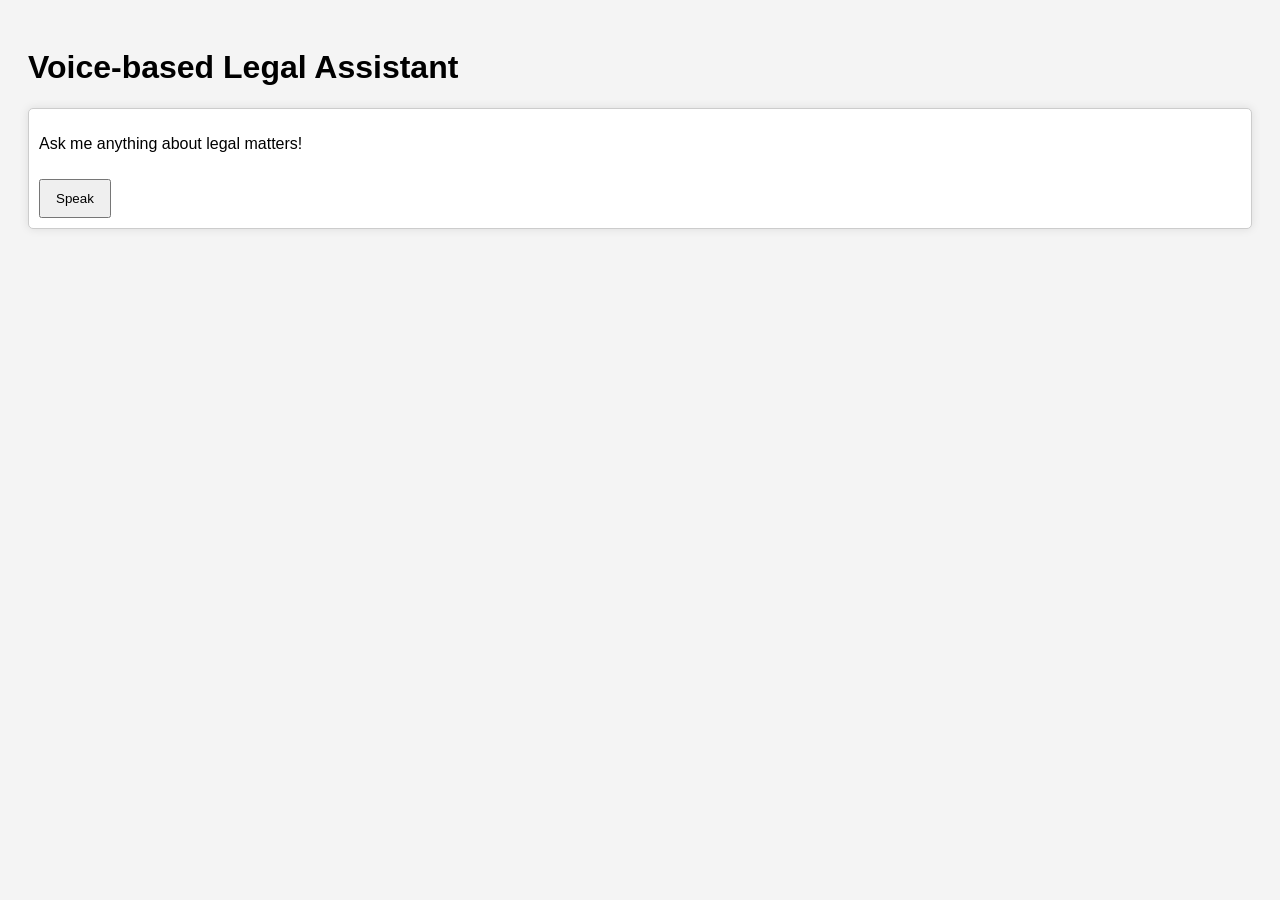
==== frontend/legal-assistant.html @ ea099263 "Create frontend/legal-assistant.html with a basic voice-based legal assistant interface" ====
<!DOCTYPE html>
<html lang="en">
<head>
    <meta charset="UTF-8">
    <meta name="viewport" content="width=device-width, initial-scale=1.0">
    <title>Legal Assistant</title>
    <style>
        body {
            font-family: Arial, sans-serif;
            padding: 20px;
            background-color: #f4f4f4;
        }
        #assistant {
            border: 1px solid #ccc;
            padding: 10px;
            background: #fff;
            border-radius: 5px;
            box-shadow: 0 0 10px rgba(0, 0, 0, 0.1);
        }
        button {
            padding: 10px 15px;
            margin-top: 10px;
            cursor: pointer;
        }
    </style>
</head>
<body>
    <h1>Voice-based Legal Assistant</h1>
    <div id="assistant">
        <p id="response">Ask me anything about legal matters!</p>
        <button onclick="startVoiceInput()">Speak</button>
    </div>
    <script>
        function startVoiceInput() {
            const recognition = new (window.SpeechRecognition || window.webkitSpeechRecognition)();
            recognition.onresult = function(event) {
                const userInput = event.results[0][0].transcript;
                respondToQuery(userInput);
            };
            recognition.start();
        }

        function respondToQuery(query) {
            const response = document.getElementById('response');
            // Here you can define simple predefined responses for demonstration
            if (query.includes('contract')) {
                response.innerText = 'I can help you with contract law! What do you need?';
            } else if (query.includes('divorce')) {
                response.innerText = 'Divorce proceedings can be complicated. What information are you looking for?';
            } else {
                response.innerText = 'Sorry, I am still learning. Please ask something else!';
            }
        }
    </script>
</body>
</html>
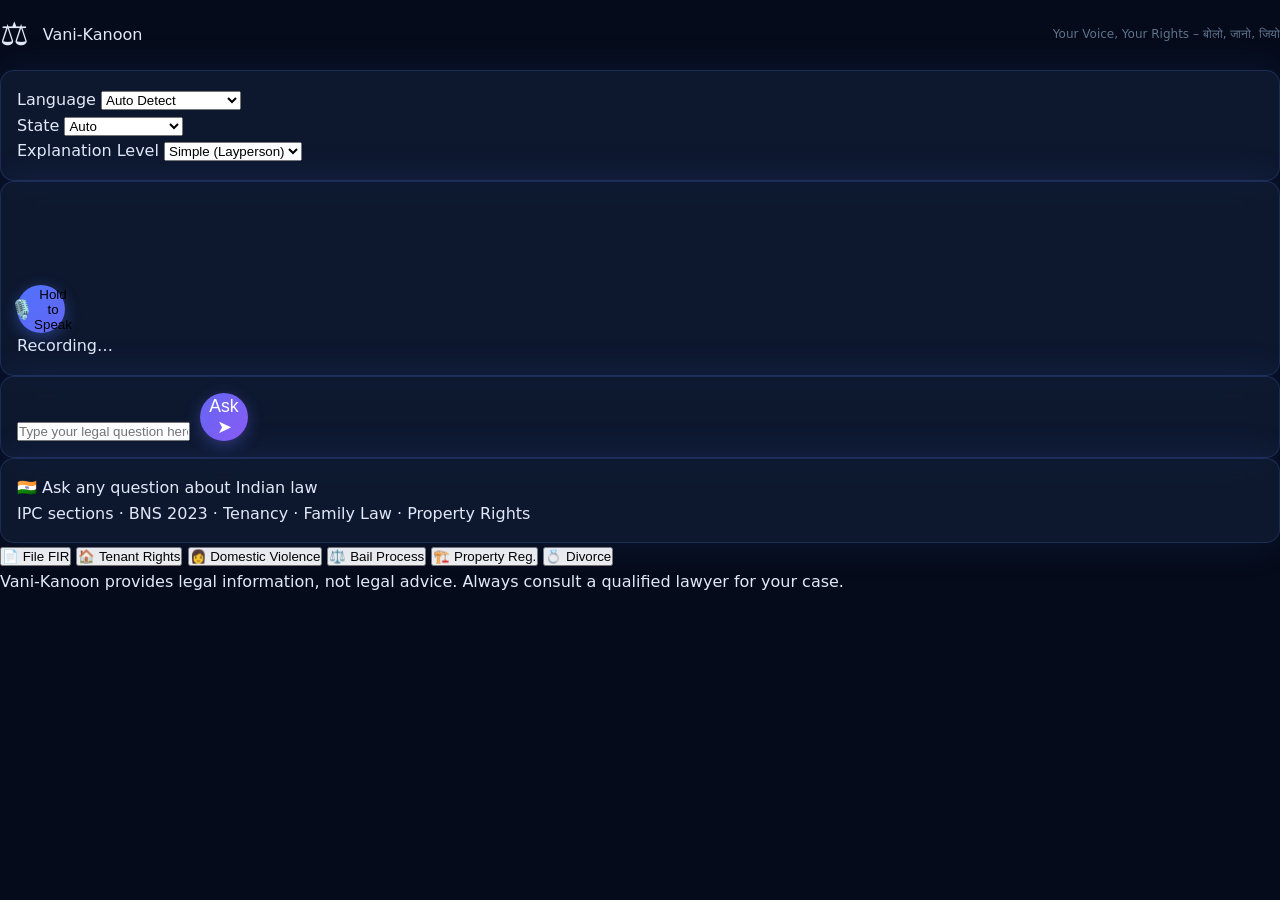
==== commit d5e2d5f0: "Add Vani-Kanoon legal assistant backend services, data files, and frontend Agent-Logs-Url: https://g" ====
--- a/frontend/legal-assistant.html
+++ b/frontend/legal-assistant.html
@@ -1,56 +1,117 @@
 <!DOCTYPE html>
 <html lang="en">
 <head>
-    <meta charset="UTF-8">
-    <meta name="viewport" content="width=device-width, initial-scale=1.0">
-    <title>Legal Assistant</title>
-    <style>
-        body {
-            font-family: Arial, sans-serif;
-            padding: 20px;
-            background-color: #f4f4f4;
-        }
-        #assistant {
-            border: 1px solid #ccc;
-            padding: 10px;
-            background: #fff;
-            border-radius: 5px;
-            box-shadow: 0 0 10px rgba(0, 0, 0, 0.1);
-        }
-        button {
-            padding: 10px 15px;
-            margin-top: 10px;
-            cursor: pointer;
-        }
-    </style>
+  <meta charset="UTF-8" />
+  <meta name="viewport" content="width=device-width, initial-scale=1.0" />
+  <title>Vani-Kanoon – Voice Legal Assistant</title>
+  <link rel="stylesheet" href="css/legal-assistant.css" />
 </head>
 <body>
-    <h1>Voice-based Legal Assistant</h1>
-    <div id="assistant">
-        <p id="response">Ask me anything about legal matters!</p>
-        <button onclick="startVoiceInput()">Speak</button>
+  <header class="header">
+    <div class="header-inner">
+      <div class="brand">
+        <span class="brand-icon">⚖️</span>
+        <span class="brand-name">Vani-Kanoon</span>
+      </div>
+      <p class="brand-tagline">Your Voice, Your Rights – बोलो, जानो, जियो</p>
     </div>
-    <script>
-        function startVoiceInput() {
-            const recognition = new (window.SpeechRecognition || window.webkitSpeechRecognition)();
-            recognition.onresult = function(event) {
-                const userInput = event.results[0][0].transcript;
-                respondToQuery(userInput);
-            };
-            recognition.start();
-        }
+  </header>
 
-        function respondToQuery(query) {
-            const response = document.getElementById('response');
-            // Here you can define simple predefined responses for demonstration
-            if (query.includes('contract')) {
-                response.innerText = 'I can help you with contract law! What do you need?';
-            } else if (query.includes('divorce')) {
-                response.innerText = 'Divorce proceedings can be complicated. What information are you looking for?';
-            } else {
-                response.innerText = 'Sorry, I am still learning. Please ask something else!';
-            }
-        }
-    </script>
+  <main class="main">
+    <!-- Settings bar -->
+    <div class="settings-bar card">
+      <div class="setting-group">
+        <label for="language-select">Language</label>
+        <select id="language-select">
+          <option value="auto">Auto Detect</option>
+          <option value="hindi">हिंदी (Hindi)</option>
+          <option value="kannada">ಕನ್ನಡ (Kannada)</option>
+          <option value="marathi">मराठी (Marathi)</option>
+          <option value="tamil">தமிழ் (Tamil)</option>
+          <option value="telugu">తెలుగు (Telugu)</option>
+          <option value="english">English</option>
+          <option value="gujarati">ગુજરાતી (Gujarati)</option>
+          <option value="bengali">বাংলা (Bengali)</option>
+        </select>
+      </div>
+      <div class="setting-group">
+        <label for="state-select">State</label>
+        <select id="state-select">
+          <option value="">Auto</option>
+          <option value="Karnataka">Karnataka</option>
+          <option value="Maharashtra">Maharashtra</option>
+          <option value="Tamil Nadu">Tamil Nadu</option>
+          <option value="Andhra Pradesh">Andhra Pradesh</option>
+          <option value="Telangana">Telangana</option>
+          <option value="Gujarat">Gujarat</option>
+          <option value="Rajasthan">Rajasthan</option>
+          <option value="Uttar Pradesh">Uttar Pradesh</option>
+          <option value="West Bengal">West Bengal</option>
+          <option value="Delhi">Delhi</option>
+        </select>
+      </div>
+      <div class="setting-group">
+        <label for="level-select">Explanation Level</label>
+        <select id="level-select">
+          <option value="layperson">Simple (Layperson)</option>
+          <option value="child">Child-friendly</option>
+          <option value="educated">Educated</option>
+          <option value="professional">Professional</option>
+        </select>
+      </div>
+    </div>
+
+    <!-- Visualizer + mic button -->
+    <div class="voice-section card">
+      <canvas id="audio-visualizer" width="600" height="80"></canvas>
+      <div class="mic-row">
+        <button id="mic-btn" class="mic-btn" title="Press and hold to record">
+          <span class="mic-icon">🎙️</span>
+          <span class="mic-label">Hold to Speak</span>
+        </button>
+        <span id="recording-status" class="recording-status hidden">Recording…</span>
+      </div>
+    </div>
+
+    <!-- Text input fallback -->
+    <div class="text-input-section card">
+      <div class="input-row">
+        <input
+          type="text"
+          id="text-query"
+          placeholder="Type your legal question here… e.g. 'What is IPC 302?' or 'tenant eviction rights'"
+          autocomplete="off"
+        />
+        <button id="send-btn" class="send-btn">Ask ➤</button>
+      </div>
+    </div>
+
+    <!-- Chat / response area -->
+    <div class="chat-section card" id="chat-container">
+      <div class="chat-empty" id="chat-empty">
+        <p>🇮🇳 Ask any question about Indian law</p>
+        <p class="hint">IPC sections · BNS 2023 · Tenancy · Family Law · Property Rights</p>
+      </div>
+      <div id="chat-messages"></div>
+    </div>
+
+    <!-- Quick action chips -->
+    <div class="quick-chips">
+      <button class="chip" data-query="What is FIR and how do I file one?">📄 File FIR</button>
+      <button class="chip" data-query="What are tenant rights for eviction notice?">🏠 Tenant Rights</button>
+      <button class="chip" data-query="IPC Section 498A domestic violence">👩 Domestic Violence</button>
+      <button class="chip" data-query="How to get bail?">⚖️ Bail Process</button>
+      <button class="chip" data-query="Property registration stamp duty">🏗️ Property Reg.</button>
+      <button class="chip" data-query="Divorce procedure Hindu Marriage Act">💍 Divorce</button>
+    </div>
+  </main>
+
+  <footer class="footer">
+    <p>Vani-Kanoon provides legal information, not legal advice. Always consult a qualified lawyer for your case.</p>
+  </footer>
+
+  <script src="js/audio-visualizer.js"></script>
+  <script src="js/voice-handler.js"></script>
+  <script src="js/legal-query.js"></script>
 </body>
 </html>
--- a/frontend/css/legal-assistant.css
+++ b/frontend/css/legal-assistant.css
@@ -0,0 +1,459 @@
+/* =========================================================
+   legal-assistant.css
+   Dark navy/slate theme with indigo/blue accents
+   Glassmorphism cards, responsive, accessible
+   ========================================================= */
+
+/* --- Variables --- */
+:root {
+  --bg-deep:        #050b1a;
+  --bg-mid:         #0b1629;
+  --bg-surface:     #111e36;
+  --bg-card:        rgba(17, 30, 54, 0.75);
+  --bg-card-hover:  rgba(23, 40, 70, 0.9);
+  --border-glass:   rgba(99, 132, 255, 0.18);
+  --accent-blue:    #4f72ff;
+  --accent-indigo:  #6366f1;
+  --accent-violet:  #8b5cf6;
+  --accent-cyan:    #22d3ee;
+  --text-primary:   #e2e8f8;
+  --text-secondary: #94a3c0;
+  --text-muted:     #5e738a;
+  --success:        #4ade80;
+  --warning:        #fbbf24;
+  --danger:         #f87171;
+  --user-bubble:    #1e3a5f;
+  --ai-bubble:      rgba(15, 25, 50, 0.85);
+  --shadow-glow:    0 0 40px rgba(79, 114, 255, 0.12);
+  --radius-sm:      8px;
+  --radius-md:      14px;
+  --radius-lg:      20px;
+  --transition:     0.22s ease;
+  --font-main:      'Inter', 'Noto Sans Devanagari', system-ui, sans-serif;
+}
+
+/* --- Reset & Base --- */
+*, *::before, *::after { box-sizing: border-box; margin: 0; padding: 0; }
+
+html { scroll-behavior: smooth; }
+
+body {
+  font-family: var(--font-main);
+  background: var(--bg-deep);
+  color: var(--text-primary);
+  min-height: 100vh;
+  overflow-x: hidden;
+  line-height: 1.6;
+}
+
+/* --- Background particles --- */
+.bg-particles {
+  position: fixed; inset: 0; pointer-events: none; z-index: 0;
+}
+.particle {
+  position: absolute;
+  border-radius: 50%;
+  opacity: 0.04;
+  animation: drift 18s infinite ease-in-out;
+}
+.particle:nth-child(1)  { width: 360px; height: 360px; top: -10%;  left: -8%;  background: var(--accent-blue);   animation-delay: 0s;   animation-duration: 20s; }
+.particle:nth-child(2)  { width: 280px; height: 280px; top: 40%;   right: -5%; background: var(--accent-indigo); animation-delay: 3s;   animation-duration: 24s; }
+.particle:nth-child(3)  { width: 200px; height: 200px; bottom: 10%; left: 20%;  background: var(--accent-violet); animation-delay: 6s;   animation-duration: 22s; }
+.particle:nth-child(4)  { width: 160px; height: 160px; top: 20%;   left: 45%;  background: var(--accent-cyan);   animation-delay: 9s;   animation-duration: 26s; }
+.particle:nth-child(5)  { width: 300px; height: 300px; bottom: -5%; right: 10%; background: var(--accent-blue);   animation-delay: 12s;  animation-duration: 21s; }
+.particle:nth-child(6)  { width: 120px; height: 120px; top: 60%;   left: 60%;  background: var(--accent-indigo); animation-delay: 15s;  animation-duration: 28s; }
+
+@keyframes drift {
+  0%, 100% { transform: translate(0, 0) scale(1); }
+  33%       { transform: translate(30px, -20px) scale(1.05); }
+  66%       { transform: translate(-20px, 30px) scale(0.95); }
+}
+
+/* --- Header --- */
+.site-header {
+  position: sticky; top: 0; z-index: 100;
+  background: rgba(5, 11, 26, 0.85);
+  backdrop-filter: blur(16px);
+  border-bottom: 1px solid var(--border-glass);
+  padding: 0 24px;
+}
+.header-inner {
+  max-width: 1400px; margin: 0 auto;
+  display: flex; align-items: center; justify-content: space-between;
+  height: 70px; gap: 16px;
+}
+.brand { display: flex; align-items: center; gap: 14px; }
+.brand-icon { font-size: 2rem; }
+.brand-text h1 {
+  font-size: 1.25rem; font-weight: 700;
+  background: linear-gradient(90deg, var(--accent-blue), var(--accent-cyan));
+  -webkit-background-clip: text; -webkit-text-fill-color: transparent;
+}
+.brand-devanagari { font-family: 'Noto Sans Devanagari', sans-serif; }
+.brand-tagline { font-size: 0.75rem; color: var(--text-muted); }
+.header-badges { display: flex; gap: 8px; }
+.badge {
+  font-size: 0.7rem; font-weight: 600; padding: 4px 10px;
+  border-radius: 999px; letter-spacing: 0.02em;
+}
+.badge-free    { background: rgba(79, 114, 255, 0.15); color: var(--accent-blue); border: 1px solid rgba(79,114,255,0.3); }
+.badge-multi   { background: rgba(34, 211, 238, 0.1);  color: var(--accent-cyan);  border: 1px solid rgba(34,211,238,0.3); }
+
+/* --- Main layout --- */
+.main-layout {
+  max-width: 1400px; margin: 0 auto;
+  display: grid; grid-template-columns: 280px 1fr;
+  gap: 20px; padding: 20px 20px 0;
+  height: calc(100vh - 70px);
+  position: relative; z-index: 1;
+}
+
+/* --- Sidebar --- */
+.sidebar {
+  display: flex; flex-direction: column; gap: 14px;
+  overflow-y: auto; padding-right: 4px; padding-bottom: 20px;
+}
+.sidebar::-webkit-scrollbar { width: 4px; }
+.sidebar::-webkit-scrollbar-thumb { background: var(--border-glass); border-radius: 4px; }
+
+/* --- Card --- */
+.card {
+  background: var(--bg-card);
+  border: 1px solid var(--border-glass);
+  border-radius: var(--radius-md);
+  padding: 16px;
+  backdrop-filter: blur(12px);
+  box-shadow: var(--shadow-glow);
+  transition: border-color var(--transition);
+}
+.card:hover { border-color: rgba(99, 132, 255, 0.35); }
+.card-title {
+  font-size: 0.8rem; font-weight: 600; color: var(--text-secondary);
+  text-transform: uppercase; letter-spacing: 0.08em; margin-bottom: 12px;
+}
+
+/* --- Language pills --- */
+.language-pills { display: flex; flex-wrap: wrap; gap: 6px; }
+.lang-pill {
+  padding: 5px 11px; border-radius: 999px; border: 1px solid var(--border-glass);
+  background: transparent; color: var(--text-secondary); font-size: 0.75rem;
+  cursor: pointer; transition: all var(--transition);
+}
+.lang-pill:hover { background: rgba(79,114,255,0.1); color: var(--text-primary); }
+.lang-pill.active {
+  background: linear-gradient(135deg, var(--accent-blue), var(--accent-indigo));
+  border-color: transparent; color: #fff; font-weight: 600;
+}
+
+/* --- Dialect display --- */
+.dialect-display {
+  display: flex; align-items: center; gap: 6px; margin-top: 10px;
+  padding: 6px 10px; border-radius: var(--radius-sm);
+  background: rgba(99,132,255,0.07); font-size: 0.72rem;
+}
+.dialect-label { color: var(--text-muted); }
+.dialect-value { color: var(--accent-cyan); font-weight: 600; }
+
+/* --- State select --- */
+.state-select {
+  width: 100%; padding: 8px 10px; border-radius: var(--radius-sm);
+  background: rgba(11,22,41,0.8); border: 1px solid var(--border-glass);
+  color: var(--text-primary); font-size: 0.8rem; appearance: none;
+  cursor: pointer;
+}
+.state-select:focus { outline: none; border-color: var(--accent-blue); }
+.state-select option { background: var(--bg-mid); }
+
+/* --- Quick query buttons --- */
+.quick-queries { display: flex; flex-direction: column; gap: 6px; }
+.quick-btn {
+  text-align: left; padding: 8px 12px; border-radius: var(--radius-sm);
+  background: rgba(79,114,255,0.06); border: 1px solid rgba(79,114,255,0.15);
+  color: var(--text-secondary); font-size: 0.77rem; cursor: pointer;
+  transition: all var(--transition);
+}
+.quick-btn:hover {
+  background: rgba(79,114,255,0.14); color: var(--text-primary);
+  border-color: rgba(79,114,255,0.4); transform: translateX(2px);
+}
+
+/* --- Tips --- */
+.tips-card { background: rgba(17,30,54,0.6); }
+.tips-list { list-style: none; display: flex; flex-direction: column; gap: 7px; }
+.tips-list li {
+  font-size: 0.75rem; color: var(--text-secondary); padding-left: 14px;
+  position: relative;
+}
+.tips-list li::before {
+  content: '→'; position: absolute; left: 0; color: var(--accent-blue);
+}
+
+/* --- Chat area --- */
+.chat-area {
+  display: flex; flex-direction: column;
+  background: var(--bg-card);
+  border: 1px solid var(--border-glass);
+  border-radius: var(--radius-lg) var(--radius-lg) 0 0;
+  backdrop-filter: blur(12px);
+  overflow: hidden;
+}
+
+/* --- Chat header bar --- */
+.chat-header {
+  display: flex; align-items: center; justify-content: space-between;
+  padding: 14px 20px; border-bottom: 1px solid var(--border-glass);
+  background: rgba(11,22,41,0.5);
+}
+.chat-header-left { display: flex; align-items: center; gap: 12px; }
+.ai-avatar { font-size: 1.8rem; }
+.ai-name { font-weight: 600; font-size: 0.95rem; }
+.ai-status { font-size: 0.72rem; color: var(--text-muted); }
+.btn-icon {
+  padding: 6px 12px; border-radius: var(--radius-sm);
+  background: rgba(79,114,255,0.1); border: 1px solid var(--border-glass);
+  color: var(--text-secondary); font-size: 0.75rem; cursor: pointer;
+  transition: all var(--transition);
+}
+.btn-icon:hover { background: rgba(79,114,255,0.2); color: var(--text-primary); }
+
+/* --- Messages --- */
+.chat-messages {
+  flex: 1; overflow-y: auto; padding: 20px 20px 10px;
+  display: flex; flex-direction: column; gap: 16px;
+}
+.chat-messages::-webkit-scrollbar { width: 5px; }
+.chat-messages::-webkit-scrollbar-thumb { background: var(--border-glass); border-radius: 4px; }
+
+/* --- Chat bubbles --- */
+.chat-bubble { display: flex; gap: 12px; align-items: flex-start; max-width: 88%; }
+.user-bubble { align-self: flex-end; flex-direction: row-reverse; }
+.assistant-bubble { align-self: flex-start; }
+
+.bubble-avatar {
+  font-size: 1.5rem; width: 38px; height: 38px; border-radius: 50%;
+  display: flex; align-items: center; justify-content: center; flex-shrink: 0;
+  background: rgba(79,114,255,0.1); border: 1px solid var(--border-glass);
+}
+.user-avatar { background: rgba(99,102,241,0.15); }
+
+.bubble-content { min-width: 0; }
+.bubble-text {
+  padding: 12px 16px; border-radius: var(--radius-md);
+  font-size: 0.88rem; line-height: 1.65;
+}
+.assistant-bubble .bubble-text {
+  background: var(--ai-bubble); border: 1px solid var(--border-glass);
+  border-radius: 4px var(--radius-md) var(--radius-md) var(--radius-md);
+}
+.user-bubble .bubble-text {
+  background: linear-gradient(135deg, rgba(30,58,95,0.9), rgba(40,50,110,0.9));
+  border: 1px solid rgba(79,114,255,0.3);
+  border-radius: var(--radius-md) 4px var(--radius-md) var(--radius-md);
+  text-align: right;
+}
+.bubble-text p { margin-bottom: 8px; }
+.bubble-text p:last-child { margin-bottom: 0; }
+.bubble-text strong { color: var(--accent-cyan); }
+.bubble-text code {
+  background: rgba(79,114,255,0.15); padding: 1px 5px;
+  border-radius: 3px; font-size: 0.82em;
+}
+
+.query-type-badge {
+  display: inline-block; font-size: 0.68rem; font-weight: 600;
+  padding: 2px 8px; border-radius: 999px; margin-bottom: 6px;
+  background: rgba(79,114,255,0.15); color: var(--accent-blue);
+  border: 1px solid rgba(79,114,255,0.3);
+}
+
+/* --- Citations --- */
+.citations-area { margin-top: 10px; }
+.citations-list { display: flex; flex-wrap: wrap; gap: 6px; align-items: center; }
+.citations-label { font-size: 0.7rem; color: var(--text-muted); margin-right: 4px; }
+.citation-tag {
+  padding: 3px 10px; border-radius: 999px; font-size: 0.7rem; cursor: pointer;
+  background: rgba(34,211,238,0.08); border: 1px solid rgba(34,211,238,0.25);
+  color: var(--accent-cyan); transition: all var(--transition);
+}
+.citation-tag:hover { background: rgba(34,211,238,0.18); transform: translateY(-1px); }
+
+/* --- Simplified explanation --- */
+.simplified-details {
+  margin-top: 10px; border-top: 1px solid var(--border-glass); padding-top: 8px;
+}
+.simplified-details summary {
+  font-size: 0.75rem; color: var(--accent-blue); cursor: pointer;
+  list-style: none; display: flex; align-items: center; gap: 4px;
+}
+.simplified-details summary::before { content: '▶'; font-size: 0.55rem; }
+.simplified-details[open] summary::before { content: '▼'; }
+.simplified-text {
+  margin-top: 8px; font-size: 0.82rem; color: var(--text-secondary);
+  background: rgba(79,114,255,0.05); padding: 8px 12px; border-radius: var(--radius-sm);
+}
+
+/* --- Play audio button --- */
+.play-audio-btn {
+  margin-top: 10px; padding: 6px 14px; border-radius: var(--radius-sm);
+  background: rgba(79,114,255,0.1); border: 1px solid var(--border-glass);
+  color: var(--accent-blue); font-size: 0.75rem; cursor: pointer;
+  transition: all var(--transition);
+}
+.play-audio-btn:hover { background: rgba(79,114,255,0.2); }
+
+/* --- Input area --- */
+.input-area {
+  padding: 12px 20px 16px; border-top: 1px solid var(--border-glass);
+  background: rgba(5,11,26,0.5);
+}
+
+.transcription-bar {
+  display: flex; align-items: center; gap: 8px;
+  background: rgba(79,114,255,0.1); border: 1px solid rgba(79,114,255,0.2);
+  border-radius: var(--radius-sm); padding: 6px 12px;
+  margin-bottom: 10px; font-size: 0.8rem; color: var(--accent-cyan);
+}
+.transcription-icon { font-size: 1rem; }
+
+.input-row { display: flex; align-items: flex-end; gap: 10px; }
+
+/* --- Mic button --- */
+.mic-btn {
+  position: relative; width: 48px; height: 48px; border-radius: 50%;
+  background: linear-gradient(135deg, var(--accent-blue), var(--accent-indigo));
+  border: none; cursor: pointer; display: flex; align-items: center; justify-content: center;
+  flex-shrink: 0; transition: transform var(--transition), box-shadow var(--transition);
+  box-shadow: 0 4px 15px rgba(79,114,255,0.4);
+}
+.mic-btn:hover  { transform: scale(1.08); box-shadow: 0 6px 20px rgba(79,114,255,0.6); }
+.mic-btn:active { transform: scale(0.96); }
+.mic-icon { font-size: 1.2rem; z-index: 2; pointer-events: none; }
+
+.mic-ripple {
+  position: absolute; inset: -6px; border-radius: 50%;
+  background: transparent; border: 2px solid rgba(79,114,255,0.5);
+  pointer-events: none;
+}
+.mic-btn.recording { background: linear-gradient(135deg, #ef4444, #dc2626); }
+.mic-btn.recording .mic-ripple { animation: ripple 1.2s ease-out infinite; }
+
+@keyframes ripple {
+  0%   { transform: scale(1); opacity: 0.8; }
+  100% { transform: scale(1.7); opacity: 0; }
+}
+
+/* --- Text input --- */
+.text-input {
+  flex: 1; min-height: 48px; max-height: 160px; padding: 12px 14px;
+  border-radius: var(--radius-md); resize: none;
+  background: rgba(11,22,41,0.8); border: 1px solid var(--border-glass);
+  color: var(--text-primary); font-family: var(--font-main); font-size: 0.88rem;
+  transition: border-color var(--transition); line-height: 1.5;
+}
+.text-input::placeholder { color: var(--text-muted); }
+.text-input:focus { outline: none; border-color: var(--accent-blue); }
+
+/* --- Send button --- */
+.send-btn {
+  width: 48px; height: 48px; border-radius: 50%; flex-shrink: 0;
+  background: linear-gradient(135deg, var(--accent-indigo), var(--accent-violet));
+  border: none; color: #fff; font-size: 1.1rem; cursor: pointer;
+  display: flex; align-items: center; justify-content: center;
+  transition: transform var(--transition), box-shadow var(--transition);
+  box-shadow: 0 4px 15px rgba(99,102,241,0.4);
+}
+.send-btn:hover  { transform: scale(1.1); box-shadow: 0 6px 20px rgba(99,102,241,0.6); }
+.send-btn:active { transform: scale(0.95); }
+
+/* --- Disclaimer --- */
+.input-disclaimer {
+  font-size: 0.68rem; color: var(--text-muted); margin-top: 8px;
+  text-align: center;
+}
+.input-disclaimer strong { color: var(--warning); }
+
+/* --- Loading overlay --- */
+.loading-overlay {
+  position: fixed; inset: 0; z-index: 200;
+  background: rgba(5,11,26,0.7); backdrop-filter: blur(4px);
+  display: flex; flex-direction: column; align-items: center; justify-content: center; gap: 16px;
+}
+.loading-spinner {
+  width: 52px; height: 52px; border-radius: 50%;
+  border: 3px solid var(--border-glass);
+  border-top-color: var(--accent-blue);
+  animation: spin 0.9s linear infinite;
+}
+@keyframes spin { to { transform: rotate(360deg); } }
+.loading-overlay p { color: var(--text-secondary); font-size: 0.9rem; }
+
+/* --- Modal --- */
+.modal-overlay {
+  position: fixed; inset: 0; z-index: 300;
+  background: rgba(5,11,26,0.8); backdrop-filter: blur(6px);
+  display: flex; align-items: center; justify-content: center; padding: 20px;
+}
+.modal-card {
+  background: var(--bg-surface); border: 1px solid var(--border-glass);
+  border-radius: var(--radius-lg); max-width: 500px; width: 100%;
+  box-shadow: 0 20px 60px rgba(0,0,0,0.5);
+}
+.modal-header {
+  display: flex; justify-content: space-between; align-items: center;
+  padding: 18px 24px; border-bottom: 1px solid var(--border-glass);
+}
+.modal-header h3 { font-size: 1rem; color: var(--accent-cyan); }
+.modal-close {
+  background: none; border: none; color: var(--text-muted); font-size: 1rem;
+  cursor: pointer; padding: 4px 8px; border-radius: var(--radius-sm);
+  transition: color var(--transition);
+}
+.modal-close:hover { color: var(--text-primary); }
+.modal-body {
+  padding: 20px 24px 24px; font-size: 0.85rem; color: var(--text-secondary);
+  line-height: 1.7;
+}
+.modal-body a { color: var(--accent-blue); }
+
+/* --- Toast --- */
+.toast {
+  position: fixed; bottom: 24px; left: 50%; transform: translateX(-50%) translateY(12px);
+  background: var(--bg-surface); border: 1px solid var(--border-glass);
+  border-radius: 999px; padding: 8px 20px; font-size: 0.8rem;
+  color: var(--text-secondary); opacity: 0;
+  transition: opacity 0.25s, transform 0.25s; z-index: 400;
+  pointer-events: none;
+}
+.toast.show { opacity: 1; transform: translateX(-50%) translateY(0); }
+
+/* --- Skeleton loading animation --- */
+.skeleton {
+  background: linear-gradient(90deg, var(--bg-surface) 25%, rgba(79,114,255,0.08) 50%, var(--bg-surface) 75%);
+  background-size: 200% 100%;
+  animation: shimmer 1.4s infinite;
+  border-radius: var(--radius-sm);
+}
+@keyframes shimmer { to { background-position: -200% 0; } }
+
+/* ===== Responsive ===== */
+@media (max-width: 900px) {
+  .main-layout {
+    grid-template-columns: 1fr;
+    height: auto;
+  }
+  .sidebar { flex-direction: row; flex-wrap: wrap; overflow-y: visible; }
+  .sidebar-card { min-width: 200px; flex: 1; }
+  .chat-area { height: 75vh; }
+  .header-badges { display: none; }
+}
+
+@media (max-width: 600px) {
+  .site-header { padding: 0 12px; }
+  .main-layout { padding: 12px 12px 0; gap: 12px; }
+  .sidebar { flex-direction: column; }
+  .sidebar-card { min-width: unset; }
+  .chat-messages { padding: 14px 12px 8px; }
+  .input-area { padding: 10px 12px 14px; }
+  .brand-text h1 { font-size: 1rem; }
+  .chat-bubble { max-width: 95%; }
+}
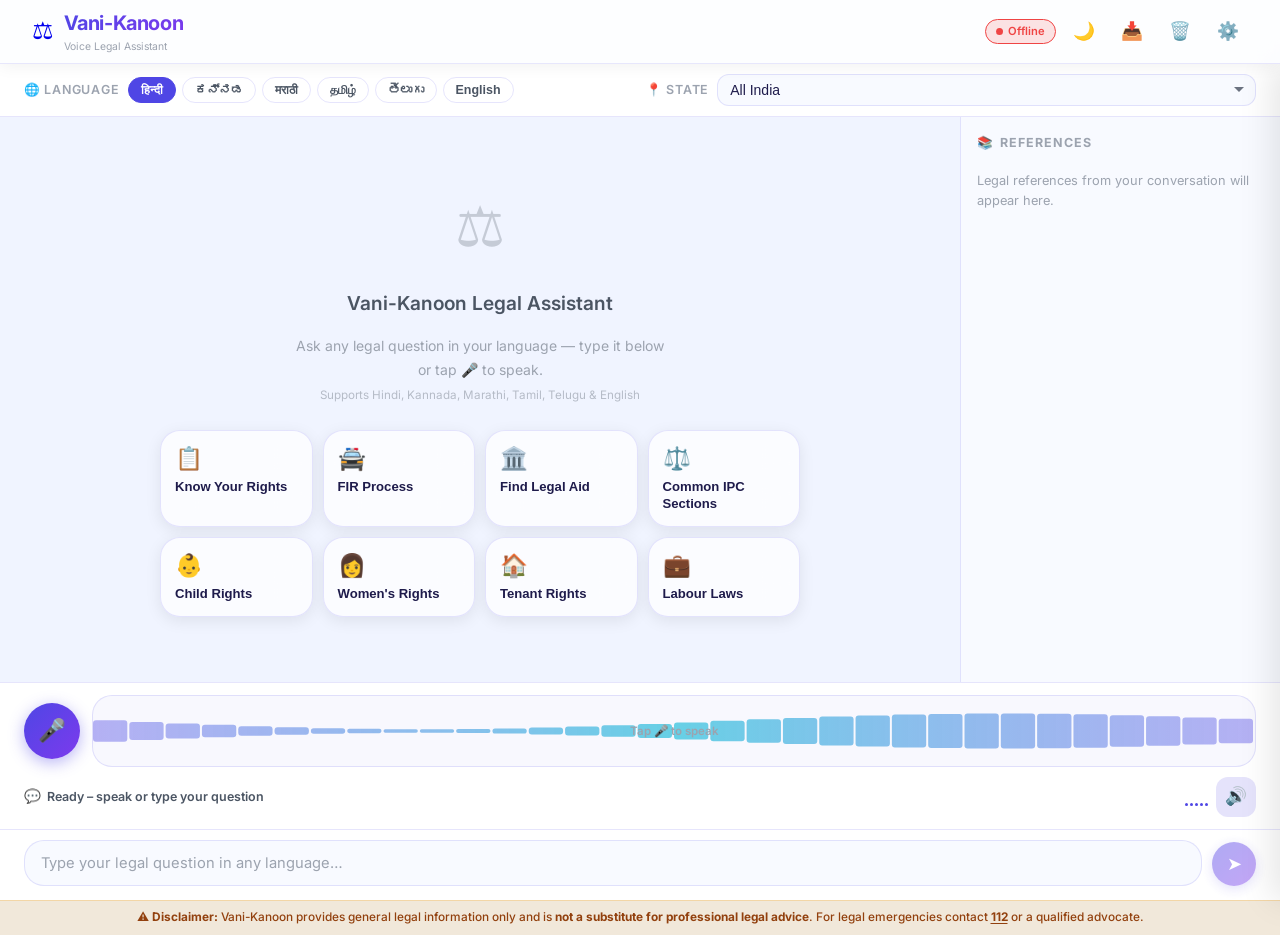
==== commit ca30af95: "feat: add comprehensive Vani-Kanoon legal assistant frontend - css/legal-assistant.css: full CSS wit" ====
--- a/frontend/legal-assistant.html
+++ b/frontend/legal-assistant.html
@@ -1,117 +1,1094 @@
 <!DOCTYPE html>
-<html lang="en">
+<html lang="hi" data-theme="light">
+<!--
+  Vani-Kanoon – Voice-based Multilingual Legal Assistant
+  A comprehensive, accessible, self-contained interface.
+-->
 <head>
-  <meta charset="UTF-8" />
-  <meta name="viewport" content="width=device-width, initial-scale=1.0" />
-  <title>Vani-Kanoon – Voice Legal Assistant</title>
-  <link rel="stylesheet" href="css/legal-assistant.css" />
+    <meta charset="UTF-8">
+    <meta name="viewport" content="width=device-width, initial-scale=1.0, viewport-fit=cover">
+    <meta name="description" content="Vani-Kanoon: Voice-based multilingual legal assistant for Indian laws">
+    <meta name="theme-color" content="#4f46e5">
+    <title>Vani-Kanoon ⚖️ – Legal Assistant</title>
+
+    <!-- Preconnect for fonts (gracefully degrades offline) -->
+    <link rel="preconnect" href="https://fonts.googleapis.com">
+    <link rel="preconnect" href="https://fonts.gstatic.com" crossorigin>
+    <link href="https://fonts.googleapis.com/css2?family=Inter:wght@300;400;500;600;700&display=swap"
+          rel="stylesheet" media="print" onload="this.media='all'">
+
+    <!-- App CSS -->
+    <link rel="stylesheet" href="css/legal-assistant.css">
+
+    <style>
+      /* Inline critical styles so the page renders correctly even before CSS loads */
+      html { box-sizing: border-box; }
+      *, *::before, *::after { box-sizing: inherit; }
+      body { margin: 0; font-family: Inter, system-ui, sans-serif; }
+
+      /* Message-bubble error variant */
+      .message-bubble--error {
+        background: var(--color-error-light, #fee2e2) !important;
+        color: var(--color-error, #ef4444) !important;
+        border-color: var(--color-error, #ef4444) !important;
+      }
+
+      /* Citation card keyboard focus */
+      .citation-card:focus {
+        outline: 2px solid var(--color-primary, #4f46e5);
+        outline-offset: 2px;
+      }
+
+      /* Highlighted search terms */
+      mark.highlight {
+        background: rgba(6,182,212,.25);
+        color: inherit;
+        border-radius: 2px;
+        padding: 0 1px;
+      }
+
+      /* Aside citations panel (desktop) */
+      .citations-aside {
+        display: none;
+        flex-direction: column;
+        gap: 10px;
+        padding: 16px;
+        overflow-y: auto;
+        border-left: 1px solid var(--border-color, rgba(79,70,229,.14));
+        background: var(--bg-surface-2, #f8faff);
+      }
+      @media (min-width: 1024px) {
+        .citations-aside { display: flex; }
+      }
+
+      /* Volume bars (dynamic heights set by JS) */
+      .volume-bar { height: 3px; }
+    </style>
 </head>
+
 <body>
-  <header class="header">
-    <div class="header-inner">
-      <div class="brand">
-        <span class="brand-icon">⚖️</span>
-        <span class="brand-name">Vani-Kanoon</span>
+<div class="legal-app" id="legal-app" role="application" aria-label="Vani-Kanoon Legal Assistant">
+
+  <!-- ══════════════════════════════════════════════════════════
+       HEADER
+       ══════════════════════════════════════════════════════════ -->
+  <header class="header" role="banner">
+    <a class="header__brand" href="#chat-messages" aria-label="Vani-Kanoon home">
+      <span class="header__logo" aria-hidden="true">⚖️</span>
+      <div>
+        <div class="header__title">Vani-Kanoon</div>
+        <div class="header__subtitle">Voice Legal Assistant</div>
       </div>
-      <p class="brand-tagline">Your Voice, Your Rights – बोलो, जानो, जियो</p>
+    </a>
+
+    <div class="header__actions" role="toolbar" aria-label="Header controls">
+      <!-- Connection status -->
+      <div class="connection-badge" id="connection-badge" aria-live="polite" aria-atomic="true">
+        <div class="connection-badge__dot" aria-hidden="true"></div>
+        <span id="connection-label">Online</span>
+      </div>
+
+      <!-- Theme toggle -->
+      <button class="icon-btn"
+              id="theme-toggle"
+              aria-label="Toggle dark/light theme"
+              aria-pressed="false"
+              title="Toggle dark mode">
+        🌙
+      </button>
+
+      <!-- Export -->
+      <button class="icon-btn"
+              id="export-btn"
+              aria-label="Export conversation"
+              title="Export conversation">
+        📥
+      </button>
+
+      <!-- Clear chat -->
+      <button class="icon-btn"
+              id="clear-btn"
+              aria-label="Clear conversation"
+              title="Clear chat">
+        🗑️
+      </button>
+
+      <!-- Settings -->
+      <button class="icon-btn"
+              id="settings-toggle"
+              aria-label="Open settings"
+              aria-expanded="false"
+              aria-controls="settings-panel"
+              title="Settings">
+        ⚙️
+      </button>
     </div>
   </header>
 
-  <main class="main">
-    <!-- Settings bar -->
-    <div class="settings-bar card">
-      <div class="setting-group">
-        <label for="language-select">Language</label>
-        <select id="language-select">
-          <option value="auto">Auto Detect</option>
-          <option value="hindi">हिंदी (Hindi)</option>
-          <option value="kannada">ಕನ್ನಡ (Kannada)</option>
-          <option value="marathi">मराठी (Marathi)</option>
-          <option value="tamil">தமிழ் (Tamil)</option>
-          <option value="telugu">తెలుగు (Telugu)</option>
-          <option value="english">English</option>
-          <option value="gujarati">ગુજરાતી (Gujarati)</option>
-          <option value="bengali">বাংলা (Bengali)</option>
+  <!-- ══════════════════════════════════════════════════════════
+       MAIN LAYOUT
+       ══════════════════════════════════════════════════════════ -->
+  <div class="main-layout" id="main-layout" role="main">
+
+    <!-- ── Language & State Panel ─────────────────────────────── -->
+    <section class="language-panel"
+             aria-label="Language and location settings"
+             role="region">
+      <div class="language-panel__group" role="group" aria-label="Select language">
+        <label class="language-panel__label" for="language-select">🌐 Language</label>
+        <nav class="lang-pills" role="list" aria-label="Available languages" id="lang-pills"></nav>
+      </div>
+
+      <div class="language-panel__group" role="group" aria-label="Select state">
+        <label class="language-panel__label" for="state-select">📍 State</label>
+        <select class="select-input"
+                id="state-select"
+                aria-label="Select Indian state for local laws">
+          <option value="">All India</option>
+          <!-- States injected by JS -->
         </select>
       </div>
-      <div class="setting-group">
-        <label for="state-select">State</label>
-        <select id="state-select">
-          <option value="">Auto</option>
-          <option value="Karnataka">Karnataka</option>
-          <option value="Maharashtra">Maharashtra</option>
-          <option value="Tamil Nadu">Tamil Nadu</option>
-          <option value="Andhra Pradesh">Andhra Pradesh</option>
-          <option value="Telangana">Telangana</option>
-          <option value="Gujarat">Gujarat</option>
-          <option value="Rajasthan">Rajasthan</option>
-          <option value="Uttar Pradesh">Uttar Pradesh</option>
-          <option value="West Bengal">West Bengal</option>
-          <option value="Delhi">Delhi</option>
-        </select>
+    </section>
+
+    <!-- ── Chat Container ─────────────────────────────────────── -->
+    <section class="chat-container"
+             id="chat-messages"
+             role="log"
+             aria-label="Conversation history"
+             aria-live="polite"
+             aria-relevant="additions">
+      <!-- Empty state rendered by JS on first load -->
+    </section>
+
+    <!-- ── Citations Aside (desktop) ─────────────────────────── -->
+    <aside class="citations-aside"
+           id="citations-panel"
+           role="complementary"
+           aria-label="Legal citations">
+      <div class="citations-title" id="citations-aside-title">
+        <span aria-hidden="true">📚</span> References
       </div>
-      <div class="setting-group">
-        <label for="level-select">Explanation Level</label>
-        <select id="level-select">
-          <option value="layperson">Simple (Layperson)</option>
-          <option value="child">Child-friendly</option>
-          <option value="educated">Educated</option>
-          <option value="professional">Professional</option>
-        </select>
+      <p style="font-size:.8rem;color:var(--text-muted);margin-top:8px;">
+        Legal references from your conversation will appear here.
+      </p>
+    </aside>
+
+    <!-- ── Voice Panel ────────────────────────────────────────── -->
+    <section class="voice-panel"
+             role="region"
+             aria-label="Voice recording controls">
+      <div class="voice-panel__top">
+        <!-- Record button -->
+        <button class="record-btn"
+                id="record-btn"
+                aria-label="Start voice recording"
+                aria-pressed="false"
+                title="Hold to record">
+          <span id="record-icon" aria-hidden="true">🎤</span>
+        </button>
+
+        <!-- Waveform canvas -->
+        <div class="audio-visualizer idle"
+             id="visualizer-wrapper"
+             aria-hidden="true">
+          <canvas id="audio-canvas"></canvas>
+          <div class="audio-visualizer__label">Tap 🎤 to speak</div>
+        </div>
       </div>
+
+      <div class="voice-panel__controls">
+        <!-- Status label -->
+        <div class="voice-status" id="voice-status" role="status" aria-live="polite" aria-atomic="true">
+          <span class="voice-status__icon" aria-hidden="true">💬</span>
+          <span id="voice-status-text">Ready – speak or type your question</span>
+        </div>
+
+        <!-- Volume meter -->
+        <div class="volume-meter" id="volume-meter" aria-hidden="true">
+          <div class="volume-bar" id="vol-1"></div>
+          <div class="volume-bar" id="vol-2"></div>
+          <div class="volume-bar" id="vol-3"></div>
+          <div class="volume-bar" id="vol-4"></div>
+          <div class="volume-bar" id="vol-5"></div>
+        </div>
+
+        <!-- TTS toggle -->
+        <button class="icon-btn"
+                id="tts-toggle"
+                aria-label="Toggle text-to-speech responses"
+                aria-pressed="true"
+                title="Text-to-speech">
+          🔊
+        </button>
+      </div>
+    </section>
+
+    <!-- ── Text Input Bar ─────────────────────────────────────── -->
+    <div class="input-bar" role="form" aria-label="Message input">
+      <label class="sr-only" for="text-input">Type your legal question</label>
+      <textarea class="input-bar__textarea"
+                id="text-input"
+                rows="1"
+                placeholder="Type your legal question in any language…"
+                aria-label="Legal question input"
+                aria-multiline="true"
+                autocomplete="off"
+                spellcheck="false"
+                maxlength="2000"></textarea>
+      <button class="send-btn"
+              id="send-btn"
+              aria-label="Send message"
+              title="Send (Enter)"
+              disabled>
+        <span aria-hidden="true">➤</span>
+      </button>
     </div>
 
-    <!-- Visualizer + mic button -->
-    <div class="voice-section card">
-      <canvas id="audio-visualizer" width="600" height="80"></canvas>
-      <div class="mic-row">
-        <button id="mic-btn" class="mic-btn" title="Press and hold to record">
-          <span class="mic-icon">🎙️</span>
-          <span class="mic-label">Hold to Speak</span>
-        </button>
-        <span id="recording-status" class="recording-status hidden">Recording…</span>
+  </div><!-- /.main-layout -->
+
+  <!-- ══════════════════════════════════════════════════════════
+       SETTINGS PANEL (sidebar)
+       ══════════════════════════════════════════════════════════ -->
+  <aside class="settings-panel"
+         id="settings-panel"
+         role="complementary"
+         aria-label="Settings"
+         aria-hidden="true">
+
+    <div class="settings-panel__header">
+      <h2 class="settings-panel__title">⚙️ Settings</h2>
+      <button class="icon-btn"
+              id="settings-close"
+              aria-label="Close settings">✕</button>
+    </div>
+
+    <div class="settings-panel__body">
+
+      <!-- Appearance -->
+      <section aria-labelledby="settings-appearance">
+        <div class="settings-section__title" id="settings-appearance">Appearance</div>
+
+        <div class="settings-row">
+          <div>
+            <div class="settings-row__label">Dark Mode</div>
+            <div class="settings-row__sub">Switch between light and dark theme</div>
+          </div>
+          <button class="toggle"
+                  id="dark-mode-toggle"
+                  role="switch"
+                  aria-checked="false"
+                  aria-label="Toggle dark mode"></button>
+        </div>
+
+        <div class="settings-row">
+          <div>
+            <div class="settings-row__label">Font Size</div>
+            <div class="settings-row__sub">Adjust chat text size</div>
+          </div>
+          <select class="select-input" id="font-size-select" aria-label="Font size" style="width:90px">
+            <option value="small">Small</option>
+            <option value="medium" selected>Medium</option>
+            <option value="large">Large</option>
+          </select>
+        </div>
+      </section>
+
+      <!-- Voice / Audio -->
+      <section aria-labelledby="settings-voice">
+        <div class="settings-section__title" id="settings-voice">Voice & Audio</div>
+
+        <div class="settings-row">
+          <div>
+            <div class="settings-row__label">Auto-play TTS</div>
+            <div class="settings-row__sub">Read responses aloud automatically</div>
+          </div>
+          <button class="toggle"
+                  id="autoplay-toggle"
+                  role="switch"
+                  aria-checked="true"
+                  aria-label="Auto-play text-to-speech"></button>
+        </div>
+
+        <div class="settings-row">
+          <div>
+            <div class="settings-row__label">TTS Speed</div>
+            <div class="settings-row__sub" id="tts-speed-label">1.0×</div>
+          </div>
+          <input class="range-input"
+                 type="range"
+                 id="tts-speed"
+                 min="0.5"
+                 max="2.0"
+                 step="0.1"
+                 value="1.0"
+                 aria-label="TTS speed"
+                 aria-valuemin="0.5"
+                 aria-valuemax="2.0"
+                 aria-valuenow="1.0"
+                 style="width:100px">
+        </div>
+
+        <div class="settings-row">
+          <div>
+            <div class="settings-row__label">STT Fallback</div>
+            <div class="settings-row__sub">Use browser speech recognition when backend is unavailable</div>
+          </div>
+          <button class="toggle"
+                  id="stt-fallback-toggle"
+                  role="switch"
+                  aria-checked="true"
+                  aria-label="Browser STT fallback"></button>
+        </div>
+      </section>
+
+      <!-- Language -->
+      <section aria-labelledby="settings-lang">
+        <div class="settings-section__title" id="settings-lang">Language</div>
+
+        <div class="settings-row">
+          <div>
+            <div class="settings-row__label">Interface Language</div>
+          </div>
+          <select class="select-input"
+                  id="settings-lang-select"
+                  aria-label="Interface language"
+                  style="width:120px"></select>
+        </div>
+      </section>
+
+      <!-- Backend -->
+      <section aria-labelledby="settings-backend">
+        <div class="settings-section__title" id="settings-backend">Backend</div>
+
+        <div class="settings-row">
+          <div>
+            <div class="settings-row__label">API URL</div>
+            <div class="settings-row__sub">Server endpoint</div>
+          </div>
+        </div>
+        <input type="url"
+               class="input-bar__textarea"
+               id="api-url-input"
+               value="http://localhost:8000"
+               aria-label="API base URL"
+               style="width:100%;margin-top:4px;resize:none;min-height:36px;font-size:.82rem;">
+
+        <div class="settings-row" style="margin-top:12px">
+          <button class="icon-btn"
+                  id="test-connection-btn"
+                  aria-label="Test server connection"
+                  style="width:auto;padding:6px 14px;font-size:.8rem;gap:4px;border:1.5px solid var(--border-color);border-radius:var(--radius-md)">
+            🔌 Test Connection
+          </button>
+        </div>
+      </section>
+
+      <!-- About -->
+      <section aria-labelledby="settings-about" style="margin-top:auto">
+        <div class="settings-section__title" id="settings-about">About</div>
+        <p style="font-size:.78rem;color:var(--text-muted);line-height:1.7">
+          <strong>Vani-Kanoon v1.0</strong><br>
+          Voice-based multilingual legal assistant for Indian laws.<br><br>
+          Supports: Hindi, Kannada, Marathi, Tamil, Telugu, English.<br><br>
+          Built for accessibility and offline-first use.
+        </p>
+      </section>
+
+    </div>
+  </aside>
+
+  <!-- ══════════════════════════════════════════════════════════
+       FOOTER DISCLAIMER
+       ══════════════════════════════════════════════════════════ -->
+  <footer class="disclaimer-bar" role="contentinfo" aria-label="Legal disclaimer">
+    ⚠️ <strong>Disclaimer:</strong> Vani-Kanoon provides general legal information only and is
+    <strong>not a substitute for professional legal advice</strong>.
+    For legal emergencies contact <a href="tel:112">112</a> or a qualified advocate.
+  </footer>
+
+  <!-- ══════════════════════════════════════════════════════════
+       LOADING OVERLAY
+       ══════════════════════════════════════════════════════════ -->
+  <div class="loading-overlay" id="loading-overlay" aria-hidden="true" role="status">
+    <div class="loading-overlay__card">
+      <div class="loading-overlay__spinner" aria-hidden="true"></div>
+      <div class="loading-overlay__text" id="loading-text">Processing…</div>
+    </div>
+  </div>
+
+  <!-- Toast container (populated by ErrorHandler) -->
+  <div id="toast-container"
+       class="toast-container"
+       role="region"
+       aria-label="Notifications"
+       aria-live="polite"></div>
+
+</div><!-- /#legal-app -->
+
+<!-- ═══════════════════════════════════════════════════════════════
+     SCRIPTS – load in dependency order
+     ═══════════════════════════════════════════════════════════════ -->
+<script src="js/utils.js"></script>
+<script src="js/audio-visualizer.js"></script>
+<script src="js/voice-handler.js"></script>
+<script src="js/legal-query.js"></script>
+
+<script>
+/* ================================================================
+   APPLICATION BOOTSTRAP – Vani-Kanoon Legal Assistant
+   ================================================================ */
+(function () {
+  'use strict';
+
+  /* ── Constants ──────────────────────────────────────────────── */
+  const QUICK_ACTIONS = [
+    { icon: '📋', label: 'Know Your Rights',    query: 'What are my fundamental rights as an Indian citizen?' },
+    { icon: '🚔', label: 'FIR Process',         query: 'How do I file an FIR? What is the process?' },
+    { icon: '🏛️', label: 'Find Legal Aid',      query: 'How can I get free legal aid in India?' },
+    { icon: '⚖️', label: 'Common IPC Sections', query: 'What are the most commonly used IPC sections I should know about?' },
+    { icon: '👶', label: 'Child Rights',         query: 'What are the rights of a child under Indian law?' },
+    { icon: '👩', label: 'Women\'s Rights',      query: 'What are the key laws protecting women in India?' },
+    { icon: '🏠', label: 'Tenant Rights',        query: 'What are the rights of a tenant in India?' },
+    { icon: '💼', label: 'Labour Laws',          query: 'What are the basic labour rights of an employee in India?' },
+  ];
+
+  /* ── App State ──────────────────────────────────────────────── */
+  const state = {
+    theme:         Storage.get(STORAGE_KEYS.THEME, 'light'),
+    language:      Storage.get(STORAGE_KEYS.LANGUAGE, 'hi'),
+    state:         Storage.get(STORAGE_KEYS.STATE, ''),
+    settings:      Storage.get(STORAGE_KEYS.SETTINGS, {
+      autoplayTTS:   true,
+      ttsSpeed:      1.0,
+      sttFallback:   true,
+      fontSize:      'medium',
+    }),
+    ttsEnabled:    true,
+  };
+
+  /* ── Module instances ───────────────────────────────────────── */
+  let visualizer   = null;
+  let voiceHandler = null;
+  let queryManager = null;
+
+  /* ── DOM refs ───────────────────────────────────────────────── */
+  const $ = id => document.getElementById(id);
+
+  const els = {
+    app:              $('legal-app'),
+    themeToggle:      $('theme-toggle'),
+    darkModeToggle:   $('dark-mode-toggle'),
+    exportBtn:        $('export-btn'),
+    clearBtn:         $('clear-btn'),
+    settingsToggle:   $('settings-toggle'),
+    settingsPanel:    $('settings-panel'),
+    settingsClose:    $('settings-close'),
+    langPills:        $('lang-pills'),
+    stateSelect:      $('state-select'),
+    chatMessages:     $('chat-messages'),
+    citationsPanel:   $('citations-panel'),
+    recordBtn:        $('record-btn'),
+    recordIcon:       $('record-icon'),
+    visualizerWrapper:$('visualizer-wrapper'),
+    audioCanvas:      $('audio-canvas'),
+    voiceStatus:      $('voice-status'),
+    voiceStatusText:  $('voice-status-text'),
+    textInput:        $('text-input'),
+    sendBtn:          $('send-btn'),
+    ttsToggle:        $('tts-toggle'),
+    connectionBadge:  $('connection-badge'),
+    connectionLabel:  $('connection-label'),
+    loadingOverlay:   $('loading-overlay'),
+    loadingText:      $('loading-text'),
+    autoplayToggle:   $('autoplay-toggle'),
+    ttsSpeed:         $('tts-speed'),
+    ttsSpeedLabel:    $('tts-speed-label'),
+    sttFallback:      $('stt-fallback-toggle'),
+    apiUrlInput:      $('api-url-input'),
+    testConnBtn:      $('test-connection-btn'),
+    fontSizeSelect:   $('font-size-select'),
+    settingsLangSel:  $('settings-lang-select'),
+  };
+
+  /* ── Initialise ─────────────────────────────────────────────── */
+  function init() {
+    applyTheme(state.theme);
+    populateLanguagePills();
+    populateStateSelect();
+    populateSettingsLang();
+    initModules();
+    bindEvents();
+    restoreSettings();
+    renderInitialState();
+    checkConnection();
+    setInterval(checkConnection, 30000);
+  }
+
+  /* ── Theme ──────────────────────────────────────────────────── */
+  function applyTheme(theme) {
+    document.documentElement.setAttribute('data-theme', theme);
+    state.theme = theme;
+    Storage.set(STORAGE_KEYS.THEME, theme);
+
+    const isDark = theme === 'dark';
+    if (els.themeToggle) {
+      els.themeToggle.textContent = isDark ? '☀️' : '🌙';
+      els.themeToggle.setAttribute('aria-pressed', isDark ? 'true' : 'false');
+      els.themeToggle.title = isDark ? 'Switch to light mode' : 'Switch to dark mode';
+    }
+    if (els.darkModeToggle) {
+      els.darkModeToggle.setAttribute('aria-checked', isDark ? 'true' : 'false');
+    }
+    if (visualizer) visualizer.setTheme(theme);
+  }
+
+  function toggleTheme() {
+    applyTheme(state.theme === 'dark' ? 'light' : 'dark');
+  }
+
+  /* ── Language pills ─────────────────────────────────────────── */
+  function populateLanguagePills() {
+    if (!els.langPills) return;
+    els.langPills.innerHTML = '';
+
+    Object.entries(SUPPORTED_LANGUAGES).forEach(([code, info]) => {
+      const btn = document.createElement('button');
+      btn.className = `lang-pill${code === state.language ? ' active' : ''}`;
+      btn.dataset.lang = code;
+      btn.textContent = info.native || info.name;
+      btn.setAttribute('role', 'listitem');
+      btn.setAttribute('aria-label', `${info.name} (${info.native || info.name})`);
+      btn.setAttribute('aria-pressed', code === state.language ? 'true' : 'false');
+      btn.addEventListener('click', () => selectLanguage(code));
+      els.langPills.appendChild(btn);
+    });
+  }
+
+  function selectLanguage(code) {
+    state.language = code;
+    Storage.set(STORAGE_KEYS.LANGUAGE, code);
+
+    document.documentElement.setAttribute('lang', getBCP47(code).split('-')[0]);
+
+    // Update pills
+    qsAll('.lang-pill').forEach(p => {
+      const active = p.dataset.lang === code;
+      p.classList.toggle('active', active);
+      p.setAttribute('aria-pressed', active ? 'true' : 'false');
+    });
+
+    // Sync settings dropdown
+    if (els.settingsLangSel) els.settingsLangSel.value = code;
+
+    // Update managers
+    if (voiceHandler)  voiceHandler.setLanguage(code);
+    if (queryManager)  queryManager.setLanguage(code);
+
+    ErrorHandler.display(`Language set to ${SUPPORTED_LANGUAGES[code]?.name || code}`, 'success', 2000);
+  }
+
+  /* ── State select ───────────────────────────────────────────── */
+  function populateStateSelect() {
+    if (!els.stateSelect) return;
+    INDIAN_STATES.forEach(s => {
+      const opt = document.createElement('option');
+      opt.value = s;
+      opt.textContent = s;
+      if (s === state.state) opt.selected = true;
+      els.stateSelect.appendChild(opt);
+    });
+  }
+
+  /* ── Settings language dropdown ─────────────────────────────── */
+  function populateSettingsLang() {
+    if (!els.settingsLangSel) return;
+    Object.entries(SUPPORTED_LANGUAGES).forEach(([code, info]) => {
+      const opt = document.createElement('option');
+      opt.value = code;
+      opt.textContent = `${info.name} (${info.native || info.name})`;
+      if (code === state.language) opt.selected = true;
+      els.settingsLangSel.appendChild(opt);
+    });
+  }
+
+  /* ── Initialise JS modules ──────────────────────────────────── */
+  function initModules() {
+    // Visualizer
+    if (typeof AudioVisualizer !== 'undefined' && els.audioCanvas) {
+      visualizer = new AudioVisualizer('audio-canvas', {
+        mode:        'idle',
+        barColor:    '#4f46e5',
+        barColorAlt: '#06b6d4',
+        barCount:    48,
+      });
+      visualizer.setTheme(state.theme);
+      visualizer.start();
+    }
+
+    // Voice handler
+    if (typeof VoiceHandler !== 'undefined') {
+      voiceHandler = new VoiceHandler(visualizer);
+      voiceHandler.setLanguage(state.language);
+
+      voiceHandler.on('start', () => {
+        setVoiceStatus('recording', '🔴 Recording… tap again to stop');
+        if (els.recordBtn) {
+          els.recordBtn.classList.add('recording');
+          els.recordBtn.setAttribute('aria-pressed', 'true');
+          els.recordBtn.setAttribute('aria-label', 'Stop recording');
+          els.recordIcon.textContent = '⏹️';
+        }
+        if (els.visualizerWrapper) els.visualizerWrapper.classList.remove('idle');
+      });
+
+      voiceHandler.on('stop', () => {
+        setVoiceStatus('processing', '⏳ Processing speech…');
+        if (els.recordBtn) {
+          els.recordBtn.classList.remove('recording');
+          els.recordBtn.classList.add('processing');
+          els.recordBtn.setAttribute('aria-label', 'Processing…');
+          els.recordIcon.textContent = '⏳';
+        }
+      });
+
+      voiceHandler.on('error', data => {
+        resetVoiceUI();
+        ErrorHandler.display(data.message || 'Voice error', 'error');
+      });
+
+      voiceHandler.on('playstart', () => setVoiceStatus('speaking', '🔊 Speaking…'));
+      voiceHandler.on('playend',   () => resetVoiceUI());
+
+      voiceHandler.on('audiolevel', ({ level }) => updateVolumeMeter(level));
+    }
+
+    // Query manager
+    if (typeof LegalQueryManager !== 'undefined') {
+      queryManager = new LegalQueryManager({
+        chatContainerId:      'chat-messages',
+        citationsContainerId: 'citations-panel',
+      });
+      queryManager.setLanguage(state.language);
+      if (state.state) queryManager.setState(state.state);
+
+      // Restore persisted messages to DOM
+      if (queryManager.conversationHistory.length > 0) {
+        queryManager.conversationHistory.forEach(msg => {
+          queryManager.displayMessage(msg.content, msg.role, msg.citations || [], msg.language);
+        });
+        // Remove the duplicated history entries (displayMessage adds them again)
+        queryManager.conversationHistory = queryManager.conversationHistory.slice(
+          0, queryManager.conversationHistory.length / 2
+        );
+      } else {
+        renderInitialState();
+      }
+    }
+  }
+
+  /* ── Bind events ────────────────────────────────────────────── */
+  function bindEvents() {
+    // Theme
+    if (els.themeToggle)    els.themeToggle.addEventListener('click', toggleTheme);
+    if (els.darkModeToggle) els.darkModeToggle.addEventListener('click', () => {
+      toggleTheme();
+      const isDark = state.theme === 'dark';
+      els.darkModeToggle.setAttribute('aria-checked', isDark ? 'true' : 'false');
+    });
+
+    // Settings panel
+    if (els.settingsToggle) {
+      els.settingsToggle.addEventListener('click', () => toggleSettings(true));
+    }
+    if (els.settingsClose) {
+      els.settingsClose.addEventListener('click', () => toggleSettings(false));
+    }
+
+    // Export / Clear
+    if (els.exportBtn) els.exportBtn.addEventListener('click', () => queryManager?.exportHistory());
+    if (els.clearBtn)  els.clearBtn.addEventListener('click', confirmClear);
+
+    // State select
+    if (els.stateSelect) {
+      els.stateSelect.addEventListener('change', e => {
+        state.state = e.target.value;
+        Storage.set(STORAGE_KEYS.STATE, state.state);
+        if (queryManager) queryManager.setState(state.state);
+      });
+    }
+
+    // Text input
+    if (els.textInput) {
+      els.textInput.addEventListener('input', onTextInputChange);
+      els.textInput.addEventListener('keydown', e => {
+        if (e.key === 'Enter' && !e.shiftKey) {
+          e.preventDefault();
+          sendTextQuery();
+        }
+      });
+    }
+
+    // Send button
+    if (els.sendBtn) els.sendBtn.addEventListener('click', sendTextQuery);
+
+    // Record button
+    if (els.recordBtn) els.recordBtn.addEventListener('click', toggleRecording);
+
+    // TTS toggle
+    if (els.ttsToggle) {
+      els.ttsToggle.addEventListener('click', () => {
+        state.ttsEnabled = !state.ttsEnabled;
+        els.ttsToggle.setAttribute('aria-pressed', state.ttsEnabled ? 'true' : 'false');
+        els.ttsToggle.textContent = state.ttsEnabled ? '🔊' : '🔇';
+        ErrorHandler.display(`Text-to-speech ${state.ttsEnabled ? 'enabled' : 'disabled'}`, 'info', 2000);
+      });
+    }
+
+    // Settings controls
+    if (els.autoplayToggle) {
+      els.autoplayToggle.addEventListener('click', () => {
+        const current = els.autoplayToggle.getAttribute('aria-checked') === 'true';
+        els.autoplayToggle.setAttribute('aria-checked', (!current).toString());
+        state.settings.autoplayTTS = !current;
+        saveSettings();
+      });
+    }
+
+    if (els.ttsSpeed) {
+      els.ttsSpeed.addEventListener('input', e => {
+        const val = parseFloat(e.target.value);
+        if (els.ttsSpeedLabel) els.ttsSpeedLabel.textContent = `${val.toFixed(1)}×`;
+        state.settings.ttsSpeed = val;
+        saveSettings();
+      });
+    }
+
+    if (els.sttFallback) {
+      els.sttFallback.addEventListener('click', () => {
+        const current = els.sttFallback.getAttribute('aria-checked') === 'true';
+        els.sttFallback.setAttribute('aria-checked', (!current).toString());
+        state.settings.sttFallback = !current;
+        saveSettings();
+      });
+    }
+
+    if (els.apiUrlInput) {
+      els.apiUrlInput.addEventListener('change', e => {
+        if (typeof API !== 'undefined') API.BASE_URL = e.target.value.trim();
+      });
+    }
+
+    if (els.testConnBtn) els.testConnBtn.addEventListener('click', checkConnection);
+
+    if (els.fontSizeSelect) {
+      els.fontSizeSelect.addEventListener('change', e => {
+        applyFontSize(e.target.value);
+        state.settings.fontSize = e.target.value;
+        saveSettings();
+      });
+    }
+
+    if (els.settingsLangSel) {
+      els.settingsLangSel.addEventListener('change', e => selectLanguage(e.target.value));
+    }
+
+    // Citation card clicks (delegated)
+    if (els.chatMessages) {
+      delegate(els.chatMessages, 'click', '.citation-card', (e, card) => {
+        const url = card.dataset.url;
+        if (url) window.open(url, '_blank', 'noopener,noreferrer');
+        else {
+          const act = card.dataset.act;
+          const sec = card.dataset.section;
+          if (act && sec) queryManager?.getSimplifiedExplanation(sec, act);
+        }
+      });
+      // Keyboard activation of citation cards
+      delegate(els.chatMessages, 'keydown', '.citation-card', (e) => {
+        if (e.key === 'Enter' || e.key === ' ') e.target.click();
+      });
+    }
+
+    // Quick action buttons (delegated – rendered inside empty state)
+    delegate(document.body, 'click', '.quick-action-btn', (e, btn) => {
+      const query = btn.dataset.query;
+      if (query) {
+        if (els.textInput) els.textInput.value = query;
+        sendTextQuery();
+      }
+    });
+
+    // Keyboard shortcut: Ctrl/Cmd+K to focus input
+    document.addEventListener('keydown', e => {
+      if ((e.ctrlKey || e.metaKey) && e.key === 'k') {
+        e.preventDefault();
+        els.textInput?.focus();
+      }
+    });
+
+    // Close settings on Escape
+    document.addEventListener('keydown', e => {
+      if (e.key === 'Escape' && els.settingsPanel?.classList.contains('open')) {
+        toggleSettings(false);
+        els.settingsToggle?.focus();
+      }
+    });
+  }
+
+  /* ── Restore saved settings to UI ───────────────────────────── */
+  function restoreSettings() {
+    const s = state.settings;
+    if (els.autoplayToggle) els.autoplayToggle.setAttribute('aria-checked', s.autoplayTTS ? 'true' : 'false');
+    if (els.ttsSpeed) {
+      els.ttsSpeed.value = s.ttsSpeed;
+      if (els.ttsSpeedLabel) els.ttsSpeedLabel.textContent = `${parseFloat(s.ttsSpeed).toFixed(1)}×`;
+    }
+    if (els.sttFallback) els.sttFallback.setAttribute('aria-checked', s.sttFallback ? 'true' : 'false');
+    if (els.fontSizeSelect) {
+      els.fontSizeSelect.value = s.fontSize || 'medium';
+      applyFontSize(s.fontSize || 'medium');
+    }
+    if (els.apiUrlInput && typeof API !== 'undefined') {
+      els.apiUrlInput.value = API.BASE_URL;
+    }
+  }
+
+  function saveSettings() {
+    Storage.set(STORAGE_KEYS.SETTINGS, state.settings);
+  }
+
+  /* ── Font size ──────────────────────────────────────────────── */
+  function applyFontSize(size) {
+    const map = { small: '14px', medium: '16px', large: '18px' };
+    document.documentElement.style.fontSize = map[size] || '16px';
+  }
+
+  /* ── Initial / empty state ──────────────────────────────────── */
+  function renderInitialState() {
+    const container = els.chatMessages;
+    if (!container || container.children.length > 0) return;
+
+    container.innerHTML = `
+      <div class="chat-empty fade-in" role="status" aria-label="No messages yet">
+        <div class="chat-empty__icon" aria-hidden="true">⚖️</div>
+        <div class="chat-empty__title">Vani-Kanoon Legal Assistant</div>
+        <div class="chat-empty__desc">
+          Ask any legal question in your language — type it below or tap 🎤 to speak.<br>
+          <small style="opacity:.7">Supports Hindi, Kannada, Marathi, Tamil, Telugu &amp; English</small>
+        </div>
+        <div class="quick-actions" role="list" aria-label="Suggested questions">
+          ${QUICK_ACTIONS.map(a => `
+            <button class="quick-action-btn"
+                    role="listitem"
+                    data-query="${escapeHtml(a.query)}"
+                    aria-label="${escapeHtml(a.label)}">
+              <span class="quick-action-btn__icon" aria-hidden="true">${a.icon}</span>
+              <span class="quick-action-btn__text">${escapeHtml(a.label)}</span>
+            </button>
+          `).join('')}
+        </div>
       </div>
-    </div>
-
-    <!-- Text input fallback -->
-    <div class="text-input-section card">
-      <div class="input-row">
-        <input
-          type="text"
-          id="text-query"
-          placeholder="Type your legal question here… e.g. 'What is IPC 302?' or 'tenant eviction rights'"
-          autocomplete="off"
-        />
-        <button id="send-btn" class="send-btn">Ask ➤</button>
-      </div>
-    </div>
-
-    <!-- Chat / response area -->
-    <div class="chat-section card" id="chat-container">
-      <div class="chat-empty" id="chat-empty">
-        <p>🇮🇳 Ask any question about Indian law</p>
-        <p class="hint">IPC sections · BNS 2023 · Tenancy · Family Law · Property Rights</p>
-      </div>
-      <div id="chat-messages"></div>
-    </div>
-
-    <!-- Quick action chips -->
-    <div class="quick-chips">
-      <button class="chip" data-query="What is FIR and how do I file one?">📄 File FIR</button>
-      <button class="chip" data-query="What are tenant rights for eviction notice?">🏠 Tenant Rights</button>
-      <button class="chip" data-query="IPC Section 498A domestic violence">👩 Domestic Violence</button>
-      <button class="chip" data-query="How to get bail?">⚖️ Bail Process</button>
-      <button class="chip" data-query="Property registration stamp duty">🏗️ Property Reg.</button>
-      <button class="chip" data-query="Divorce procedure Hindu Marriage Act">💍 Divorce</button>
-    </div>
-  </main>
-
-  <footer class="footer">
-    <p>Vani-Kanoon provides legal information, not legal advice. Always consult a qualified lawyer for your case.</p>
-  </footer>
-
-  <script src="js/audio-visualizer.js"></script>
-  <script src="js/voice-handler.js"></script>
-  <script src="js/legal-query.js"></script>
+    `;
+  }
+
+  /* ── Text query ─────────────────────────────────────────────── */
+  function onTextInputChange() {
+    if (!els.textInput || !els.sendBtn) return;
+    const hasText = els.textInput.value.trim().length > 0;
+    els.sendBtn.disabled = !hasText;
+    // Auto-resize textarea
+    els.textInput.style.height = 'auto';
+    els.textInput.style.height = Math.min(els.textInput.scrollHeight, 140) + 'px';
+  }
+
+  async function sendTextQuery() {
+    if (!queryManager) return;
+    const text = els.textInput?.value?.trim();
+    if (!text) return;
+
+    // Clear input
+    if (els.textInput) {
+      els.textInput.value = '';
+      els.textInput.style.height = 'auto';
+    }
+    if (els.sendBtn) els.sendBtn.disabled = true;
+
+    const response = await queryManager.submitQuery(text);
+
+    // TTS if enabled
+    if (response && state.ttsEnabled && state.settings.autoplayTTS && voiceHandler) {
+      const formatted = queryManager.formatLegalResponse(response);
+      if (formatted.answer) {
+        try {
+          const ttsData = await voiceHandler.synthesizeSpeech(formatted.answer, state.language);
+          await voiceHandler.playAudio(ttsData);
+        } catch {
+          // TTS failure is non-critical
+        }
+      }
+    }
+  }
+
+  /* ── Voice recording ────────────────────────────────────────── */
+  async function toggleRecording() {
+    if (!voiceHandler) {
+      // Fallback to browser STT
+      startBrowserSTTFallback();
+      return;
+    }
+
+    if (voiceHandler.isRecording) {
+      // Stop recording
+      try {
+        const blob = await voiceHandler.stopRecording();
+        resetVoiceUI();
+        if (blob && blob.size > 0) {
+          await queryManager?.submitVoiceQuery(blob, voiceHandler);
+        }
+      } catch (err) {
+        resetVoiceUI();
+        ErrorHandler.handle(err, 'stopRecording');
+      }
+    } else {
+      // Start recording
+      try {
+        await voiceHandler.startRecording();
+      } catch (err) {
+        resetVoiceUI();
+        if (err.name === 'NotAllowedError' || err.message.includes('Permission')) {
+          ErrorHandler.display(
+            'Microphone access denied. Please allow microphone in your browser settings.',
+            'error', 8000
+          );
+          // Try browser STT as fallback
+          if (state.settings.sttFallback) startBrowserSTTFallback();
+        } else {
+          ErrorHandler.handle(err, 'startRecording');
+        }
+      }
+    }
+  }
+
+  function startBrowserSTTFallback() {
+    if (!voiceHandler) return;
+    const bcp47 = getBCP47(state.language);
+    setVoiceStatus('recording', '🎤 Listening (browser mode)…');
+    if (els.recordBtn) {
+      els.recordBtn.classList.add('recording');
+      els.recordBtn.setAttribute('aria-pressed', 'true');
+      els.recordIcon.textContent = '⏹️';
+    }
+
+    voiceHandler.startBrowserSTT(
+      bcp47,
+      ({ transcript, isFinal }) => {
+        if (els.textInput) els.textInput.value = transcript;
+        onTextInputChange();
+        if (isFinal) {
+          resetVoiceUI();
+          sendTextQuery();
+        }
+      },
+      (err) => {
+        resetVoiceUI();
+        ErrorHandler.display(err.message, 'warning');
+      }
+    );
+  }
+
+  /* ── Voice UI helpers ───────────────────────────────────────── */
+  function setVoiceStatus(type, text) {
+    if (!els.voiceStatus || !els.voiceStatusText) return;
+    els.voiceStatus.className = `voice-status ${type}`;
+    els.voiceStatusText.textContent = text;
+  }
+
+  function resetVoiceUI() {
+    setVoiceStatus('', 'Ready – speak or type your question');
+    if (els.recordBtn) {
+      els.recordBtn.classList.remove('recording', 'processing');
+      els.recordBtn.setAttribute('aria-pressed', 'false');
+      els.recordBtn.setAttribute('aria-label', 'Start voice recording');
+      els.recordIcon.textContent = '🎤';
+    }
+    if (els.visualizerWrapper) els.visualizerWrapper.classList.add('idle');
+    if (visualizer) { visualizer.setIdle(); visualizer.start(); }
+    updateVolumeMeter(0);
+  }
+
+  function updateVolumeMeter(level) {
+    const bars = ['vol-1','vol-2','vol-3','vol-4','vol-5'];
+    const maxH = 18;
+    bars.forEach((id, i) => {
+      const el = $(id);
+      if (!el) return;
+      const threshold = (i + 1) / bars.length;
+      const h = level > threshold ? maxH * Math.min(1, level * 2) : 3;
+      el.style.height = `${Math.round(h)}px`;
+      el.style.opacity = level > threshold ? '1' : '0.3';
+    });
+  }
+
+  /* ── Settings panel ─────────────────────────────────────────── */
+  function toggleSettings(open) {
+    if (!els.settingsPanel) return;
+    const isOpen = open !== undefined ? open : !els.settingsPanel.classList.contains('open');
+    els.settingsPanel.classList.toggle('open', isOpen);
+    els.settingsPanel.setAttribute('aria-hidden', (!isOpen).toString());
+    if (els.settingsToggle) {
+      els.settingsToggle.setAttribute('aria-expanded', isOpen.toString());
+    }
+    // Trap focus inside panel when open
+    if (isOpen) {
+      els.settingsClose?.focus();
+    }
+  }
+
+  /* ── Clear conversation ─────────────────────────────────────── */
+  function confirmClear() {
+    if (queryManager && queryManager.conversationHistory.length === 0) {
+      ErrorHandler.display('Nothing to clear.', 'info', 2000);
+      return;
+    }
+    // Use window.confirm as a simple confirmation (accessible)
+    if (window.confirm('Clear the entire conversation? This cannot be undone.')) {
+      queryManager?.clearHistory();
+      renderInitialState();
+    }
+  }
+
+  /* ── Connection check ───────────────────────────────────────── */
+  async function checkConnection() {
+    const baseUrl = typeof API !== 'undefined' ? API.BASE_URL : 'http://localhost:8000';
+    let ok = false;
+    try {
+      const controller = new AbortController();
+      const timeout = setTimeout(() => controller.abort(), 4000);
+      const res = await fetch(`${baseUrl}/health`, {
+        method: 'GET',
+        signal: controller.signal,
+      });
+      clearTimeout(timeout);
+      ok = res.ok;
+    } catch { ok = false; }
+
+    if (els.connectionBadge && els.connectionLabel) {
+      els.connectionBadge.className = `connection-badge${ok ? '' : ' offline'}`;
+      els.connectionLabel.textContent = ok ? 'Online' : 'Offline';
+      els.connectionBadge.title = ok
+        ? 'Backend server connected'
+        : 'Backend server unreachable';
+    }
+  }
+
+  /* ── Start ──────────────────────────────────────────────────── */
+  if (document.readyState === 'loading') {
+    document.addEventListener('DOMContentLoaded', init);
+  } else {
+    init();
+  }
+
+}());
+</script>
 </body>
 </html>
--- a/frontend/css/legal-assistant.css
+++ b/frontend/css/legal-assistant.css
@@ -1,459 +1,1404 @@
-/* =========================================================
-   legal-assistant.css
-   Dark navy/slate theme with indigo/blue accents
-   Glassmorphism cards, responsive, accessible
-   ========================================================= */
-
-/* --- Variables --- */
+/* ============================================================
+   legal-assistant.css – Vani-Kanoon Legal Assistant
+   ============================================================ */
+
+/* ── CSS Custom Properties ─────────────────────────────────── */
 :root {
-  --bg-deep:        #050b1a;
-  --bg-mid:         #0b1629;
-  --bg-surface:     #111e36;
-  --bg-card:        rgba(17, 30, 54, 0.75);
-  --bg-card-hover:  rgba(23, 40, 70, 0.9);
-  --border-glass:   rgba(99, 132, 255, 0.18);
-  --accent-blue:    #4f72ff;
-  --accent-indigo:  #6366f1;
-  --accent-violet:  #8b5cf6;
-  --accent-cyan:    #22d3ee;
-  --text-primary:   #e2e8f8;
-  --text-secondary: #94a3c0;
-  --text-muted:     #5e738a;
-  --success:        #4ade80;
-  --warning:        #fbbf24;
-  --danger:         #f87171;
-  --user-bubble:    #1e3a5f;
-  --ai-bubble:      rgba(15, 25, 50, 0.85);
-  --shadow-glow:    0 0 40px rgba(79, 114, 255, 0.12);
-  --radius-sm:      8px;
-  --radius-md:      14px;
-  --radius-lg:      20px;
-  --transition:     0.22s ease;
-  --font-main:      'Inter', 'Noto Sans Devanagari', system-ui, sans-serif;
-}
-
-/* --- Reset & Base --- */
-*, *::before, *::after { box-sizing: border-box; margin: 0; padding: 0; }
-
-html { scroll-behavior: smooth; }
+  /* Brand palette */
+  --color-primary:        #4f46e5;
+  --color-primary-hover:  #4338ca;
+  --color-primary-light:  rgba(79, 70, 229, 0.15);
+  --color-secondary:      #7c3aed;
+  --color-secondary-light:rgba(124, 58, 237, 0.15);
+  --color-accent:         #06b6d4;
+  --color-accent-light:   rgba(6, 182, 212, 0.15);
+  --color-success:        #10b981;
+  --color-success-light:  rgba(16, 185, 129, 0.15);
+  --color-warning:        #f59e0b;
+  --color-warning-light:  rgba(245, 158, 11, 0.15);
+  --color-error:          #ef4444;
+  --color-error-light:    rgba(239, 68, 68, 0.15);
+
+  /* Light-theme surfaces */
+  --bg-page:              #f0f4ff;
+  --bg-surface:           #ffffff;
+  --bg-surface-2:         #f8faff;
+  --bg-glass:             rgba(255, 255, 255, 0.72);
+  --bg-glass-hover:       rgba(255, 255, 255, 0.88);
+  --border-color:         rgba(79, 70, 229, 0.14);
+  --border-focus:         var(--color-primary);
+  --shadow-glass:         0 8px 32px rgba(79, 70, 229, 0.12);
+  --shadow-card:          0 4px 16px rgba(0, 0, 0, 0.08);
+  --shadow-elevated:      0 16px 48px rgba(79, 70, 229, 0.18);
+
+  /* Text */
+  --text-primary:         #1e1b4b;
+  --text-secondary:       #4b5563;
+  --text-muted:           #9ca3af;
+  --text-inverse:         #ffffff;
+
+  /* Header */
+  --header-bg:            rgba(255, 255, 255, 0.85);
+  --header-border:        rgba(79, 70, 229, 0.12);
+
+  /* Chat bubbles */
+  --bubble-user-bg:       var(--color-primary);
+  --bubble-user-text:     #ffffff;
+  --bubble-assistant-bg:  #ffffff;
+  --bubble-assistant-text:#1e1b4b;
+
+  /* Visualizer */
+  --viz-bg:               rgba(79, 70, 229, 0.04);
+  --viz-bar:              var(--color-primary);
+  --viz-bar-alt:          var(--color-accent);
+
+  /* Scrollbar */
+  --scrollbar-thumb:      rgba(79, 70, 229, 0.3);
+  --scrollbar-track:      transparent;
+
+  /* Transitions */
+  --transition-fast:      150ms ease;
+  --transition-base:      250ms ease;
+  --transition-slow:      400ms ease;
+
+  /* Radii */
+  --radius-sm:   6px;
+  --radius-md:   12px;
+  --radius-lg:   20px;
+  --radius-xl:   28px;
+  --radius-full: 9999px;
+
+  /* Layout */
+  --header-h:     64px;
+  --sidebar-w:    320px;
+  --panel-h:      200px;
+}
+
+/* ── Dark theme ─────────────────────────────────────────────── */
+[data-theme="dark"] {
+  --bg-page:              #0d0d1a;
+  --bg-surface:           #13132a;
+  --bg-surface-2:         #1a1a35;
+  --bg-glass:             rgba(20, 20, 50, 0.72);
+  --bg-glass-hover:       rgba(30, 30, 64, 0.88);
+  --border-color:         rgba(124, 58, 237, 0.2);
+  --border-focus:         var(--color-accent);
+  --shadow-glass:         0 8px 32px rgba(0, 0, 0, 0.5);
+  --shadow-card:          0 4px 16px rgba(0, 0, 0, 0.4);
+  --shadow-elevated:      0 16px 48px rgba(0, 0, 0, 0.6);
+
+  --text-primary:         #e2e8f0;
+  --text-secondary:       #94a3b8;
+  --text-muted:           #64748b;
+  --text-inverse:         #0d0d1a;
+
+  --header-bg:            rgba(13, 13, 26, 0.9);
+  --header-border:        rgba(124, 58, 237, 0.2);
+
+  --bubble-user-bg:       var(--color-secondary);
+  --bubble-user-text:     #ffffff;
+  --bubble-assistant-bg:  #1a1a35;
+  --bubble-assistant-text:#e2e8f0;
+
+  --viz-bg:               rgba(124, 58, 237, 0.07);
+  --viz-bar:              var(--color-accent);
+  --viz-bar-alt:          var(--color-secondary);
+
+  --scrollbar-thumb:      rgba(124, 58, 237, 0.35);
+}
+
+/* ── Reset & base ───────────────────────────────────────────── */
+*,
+*::before,
+*::after {
+  box-sizing: border-box;
+  margin: 0;
+  padding: 0;
+}
+
+html {
+  scroll-behavior: smooth;
+  -webkit-text-size-adjust: 100%;
+}
 
 body {
-  font-family: var(--font-main);
-  background: var(--bg-deep);
+  font-family: 'Inter', 'Segoe UI', system-ui, -apple-system, sans-serif;
+  background: var(--bg-page);
   color: var(--text-primary);
+  line-height: 1.6;
   min-height: 100vh;
+  transition: background var(--transition-slow), color var(--transition-slow);
   overflow-x: hidden;
-  line-height: 1.6;
-}
-
-/* --- Background particles --- */
-.bg-particles {
-  position: fixed; inset: 0; pointer-events: none; z-index: 0;
-}
-.particle {
+}
+
+/* ── Scrollbar ──────────────────────────────────────────────── */
+::-webkit-scrollbar { width: 6px; height: 6px; }
+::-webkit-scrollbar-track { background: var(--scrollbar-track); }
+::-webkit-scrollbar-thumb {
+  background: var(--scrollbar-thumb);
+  border-radius: var(--radius-full);
+}
+::-webkit-scrollbar-thumb:hover { background: var(--color-primary); }
+
+/* ── Focus / accessibility ──────────────────────────────────── */
+:focus-visible {
+  outline: 2px solid var(--border-focus);
+  outline-offset: 2px;
+  border-radius: var(--radius-sm);
+}
+
+.sr-only {
   position: absolute;
+  width: 1px; height: 1px;
+  padding: 0; margin: -1px;
+  overflow: hidden;
+  clip: rect(0,0,0,0);
+  white-space: nowrap;
+  border: 0;
+}
+
+/* ── Glassmorphism mixin ────────────────────────────────────── */
+.glass {
+  background: var(--bg-glass);
+  backdrop-filter: blur(20px) saturate(1.4);
+  -webkit-backdrop-filter: blur(20px) saturate(1.4);
+  border: 1px solid var(--border-color);
+  box-shadow: var(--shadow-glass);
+}
+
+/* ============================================================
+   LAYOUT – .legal-app
+   ============================================================ */
+.legal-app {
+  display: grid;
+  grid-template-rows: var(--header-h) 1fr;
+  grid-template-columns: 1fr;
+  min-height: 100vh;
+  position: relative;
+}
+
+.legal-app.settings-open {
+  grid-template-columns: 1fr var(--sidebar-w);
+}
+
+/* ============================================================
+   HEADER
+   ============================================================ */
+.header {
+  position: sticky;
+  top: 0;
+  z-index: 100;
+  height: var(--header-h);
+  background: var(--header-bg);
+  backdrop-filter: blur(24px) saturate(1.6);
+  -webkit-backdrop-filter: blur(24px) saturate(1.6);
+  border-bottom: 1px solid var(--header-border);
+  box-shadow: 0 2px 16px rgba(0,0,0,0.06);
+  display: flex;
+  align-items: center;
+  justify-content: space-between;
+  padding: 0 clamp(16px, 4vw, 32px);
+  gap: 12px;
+  transition: background var(--transition-slow), border-color var(--transition-slow);
+}
+
+.header__brand {
+  display: flex;
+  align-items: center;
+  gap: 10px;
+  text-decoration: none;
+  flex-shrink: 0;
+}
+
+.header__logo {
+  font-size: 1.5rem;
+  line-height: 1;
+}
+
+.header__title {
+  font-size: clamp(1rem, 2.5vw, 1.25rem);
+  font-weight: 700;
+  color: var(--text-primary);
+  letter-spacing: -0.02em;
+  background: linear-gradient(135deg, var(--color-primary), var(--color-secondary));
+  -webkit-background-clip: text;
+  -webkit-text-fill-color: transparent;
+  background-clip: text;
+}
+
+.header__subtitle {
+  font-size: 0.65rem;
+  color: var(--text-muted);
+  font-weight: 400;
+  display: none;
+}
+
+@media (min-width: 480px) {
+  .header__subtitle { display: block; }
+}
+
+.header__actions {
+  display: flex;
+  align-items: center;
+  gap: 8px;
+}
+
+/* Icon button used in header */
+.icon-btn {
+  display: inline-flex;
+  align-items: center;
+  justify-content: center;
+  width: 40px; height: 40px;
+  border: none;
+  background: transparent;
+  border-radius: var(--radius-md);
+  color: var(--text-secondary);
+  cursor: pointer;
+  font-size: 1.1rem;
+  transition: background var(--transition-fast), color var(--transition-fast), transform var(--transition-fast);
+  position: relative;
+}
+
+.icon-btn:hover {
+  background: var(--color-primary-light);
+  color: var(--color-primary);
+  transform: scale(1.05);
+}
+
+.icon-btn:active { transform: scale(0.95); }
+
+.icon-btn[aria-pressed="true"] {
+  background: var(--color-primary-light);
+  color: var(--color-primary);
+}
+
+/* Status badge on header */
+.connection-badge {
+  display: inline-flex;
+  align-items: center;
+  gap: 5px;
+  font-size: 0.7rem;
+  font-weight: 600;
+  padding: 3px 10px;
+  border-radius: var(--radius-full);
+  background: var(--color-success-light);
+  color: var(--color-success);
+  border: 1px solid currentColor;
+}
+
+.connection-badge__dot {
+  width: 7px; height: 7px;
   border-radius: 50%;
-  opacity: 0.04;
-  animation: drift 18s infinite ease-in-out;
-}
-.particle:nth-child(1)  { width: 360px; height: 360px; top: -10%;  left: -8%;  background: var(--accent-blue);   animation-delay: 0s;   animation-duration: 20s; }
-.particle:nth-child(2)  { width: 280px; height: 280px; top: 40%;   right: -5%; background: var(--accent-indigo); animation-delay: 3s;   animation-duration: 24s; }
-.particle:nth-child(3)  { width: 200px; height: 200px; bottom: 10%; left: 20%;  background: var(--accent-violet); animation-delay: 6s;   animation-duration: 22s; }
-.particle:nth-child(4)  { width: 160px; height: 160px; top: 20%;   left: 45%;  background: var(--accent-cyan);   animation-delay: 9s;   animation-duration: 26s; }
-.particle:nth-child(5)  { width: 300px; height: 300px; bottom: -5%; right: 10%; background: var(--accent-blue);   animation-delay: 12s;  animation-duration: 21s; }
-.particle:nth-child(6)  { width: 120px; height: 120px; top: 60%;   left: 60%;  background: var(--accent-indigo); animation-delay: 15s;  animation-duration: 28s; }
-
-@keyframes drift {
-  0%, 100% { transform: translate(0, 0) scale(1); }
-  33%       { transform: translate(30px, -20px) scale(1.05); }
-  66%       { transform: translate(-20px, 30px) scale(0.95); }
-}
-
-/* --- Header --- */
-.site-header {
-  position: sticky; top: 0; z-index: 100;
-  background: rgba(5, 11, 26, 0.85);
+  background: currentColor;
+  animation: pulse-dot 2s ease infinite;
+}
+
+@keyframes pulse-dot {
+  0%, 100% { opacity: 1; }
+  50%       { opacity: 0.35; }
+}
+
+.connection-badge.offline {
+  background: var(--color-error-light);
+  color: var(--color-error);
+}
+
+/* ============================================================
+   MAIN BODY LAYOUT
+   ============================================================ */
+.main-layout {
+  display: grid;
+  grid-template-rows: auto 1fr auto auto;
+  grid-template-areas:
+    "lang-panel"
+    "chat"
+    "voice-panel"
+    "input-bar";
+  height: calc(100vh - var(--header-h));
+  overflow: hidden;
+}
+
+/* ============================================================
+   LANGUAGE PANEL
+   ============================================================ */
+.language-panel {
+  grid-area: lang-panel;
+  display: flex;
+  align-items: center;
+  gap: 12px;
+  padding: 10px clamp(12px, 4vw, 24px);
+  background: var(--bg-surface);
+  border-bottom: 1px solid var(--border-color);
+  flex-wrap: wrap;
+  transition: background var(--transition-slow);
+}
+
+.language-panel__group {
+  display: flex;
+  align-items: center;
+  gap: 8px;
+  flex: 1;
+  min-width: 180px;
+}
+
+.language-panel__label {
+  font-size: 0.78rem;
+  font-weight: 600;
+  color: var(--text-muted);
+  text-transform: uppercase;
+  letter-spacing: 0.06em;
+  white-space: nowrap;
+}
+
+.select-input {
+  flex: 1;
+  min-width: 0;
+  padding: 7px 12px;
+  border: 1.5px solid var(--border-color);
+  border-radius: var(--radius-md);
+  background: var(--bg-surface-2);
+  color: var(--text-primary);
+  font-size: 0.875rem;
+  font-weight: 500;
+  cursor: pointer;
+  appearance: none;
+  -webkit-appearance: none;
+  background-image: url("data:image/svg+xml,%3Csvg xmlns='http://www.w3.org/2000/svg' width='12' height='8' viewBox='0 0 12 8'%3E%3Cpath fill='%236b7280' d='M1 1l5 5 5-5'/%3E%3C/svg%3E");
+  background-repeat: no-repeat;
+  background-position: right 10px center;
+  padding-right: 30px;
+  transition: border-color var(--transition-fast), box-shadow var(--transition-fast);
+}
+
+.select-input:hover  { border-color: var(--color-primary); }
+.select-input:focus  { outline: none; border-color: var(--color-primary); box-shadow: 0 0 0 3px var(--color-primary-light); }
+
+/* Language pill buttons */
+.lang-pills {
+  display: flex;
+  gap: 6px;
+  flex-wrap: wrap;
+}
+
+.lang-pill {
+  padding: 5px 12px;
+  border-radius: var(--radius-full);
+  border: 1.5px solid var(--border-color);
+  background: transparent;
+  color: var(--text-secondary);
+  font-size: 0.78rem;
+  font-weight: 600;
+  cursor: pointer;
+  transition: all var(--transition-fast);
+  white-space: nowrap;
+}
+
+.lang-pill:hover {
+  border-color: var(--color-primary);
+  color: var(--color-primary);
+  background: var(--color-primary-light);
+}
+
+.lang-pill.active {
+  border-color: var(--color-primary);
+  background: var(--color-primary);
+  color: #fff;
+}
+
+/* ============================================================
+   CHAT CONTAINER
+   ============================================================ */
+.chat-container {
+  grid-area: chat;
+  overflow-y: auto;
+  overflow-x: hidden;
+  padding: clamp(12px, 3vw, 20px) clamp(12px, 4vw, 24px);
+  display: flex;
+  flex-direction: column;
+  gap: 16px;
+  scroll-behavior: smooth;
+}
+
+/* Empty state */
+.chat-empty {
+  display: flex;
+  flex-direction: column;
+  align-items: center;
+  justify-content: center;
+  gap: 16px;
+  height: 100%;
+  padding: 32px 16px;
+  text-align: center;
+  color: var(--text-muted);
+  animation: fade-in 0.4s ease;
+}
+
+.chat-empty__icon {
+  font-size: 3.5rem;
+  opacity: 0.5;
+}
+
+.chat-empty__title {
+  font-size: 1.2rem;
+  font-weight: 600;
+  color: var(--text-secondary);
+}
+
+.chat-empty__desc {
+  font-size: 0.875rem;
+  max-width: 380px;
+  line-height: 1.7;
+}
+
+/* ── Quick Actions ──────────────────────────────────────────── */
+.quick-actions {
+  display: grid;
+  grid-template-columns: repeat(auto-fill, minmax(160px, 1fr));
+  gap: 10px;
+  width: 100%;
+  max-width: 640px;
+  margin: 8px auto 0;
+}
+
+.quick-action-btn {
+  display: flex;
+  flex-direction: column;
+  align-items: flex-start;
+  gap: 6px;
+  padding: 14px 14px;
+  background: var(--bg-glass);
   backdrop-filter: blur(16px);
-  border-bottom: 1px solid var(--border-glass);
-  padding: 0 24px;
-}
-.header-inner {
-  max-width: 1400px; margin: 0 auto;
-  display: flex; align-items: center; justify-content: space-between;
-  height: 70px; gap: 16px;
-}
-.brand { display: flex; align-items: center; gap: 14px; }
-.brand-icon { font-size: 2rem; }
-.brand-text h1 {
-  font-size: 1.25rem; font-weight: 700;
-  background: linear-gradient(90deg, var(--accent-blue), var(--accent-cyan));
-  -webkit-background-clip: text; -webkit-text-fill-color: transparent;
-}
-.brand-devanagari { font-family: 'Noto Sans Devanagari', sans-serif; }
-.brand-tagline { font-size: 0.75rem; color: var(--text-muted); }
-.header-badges { display: flex; gap: 8px; }
-.badge {
-  font-size: 0.7rem; font-weight: 600; padding: 4px 10px;
-  border-radius: 999px; letter-spacing: 0.02em;
-}
-.badge-free    { background: rgba(79, 114, 255, 0.15); color: var(--accent-blue); border: 1px solid rgba(79,114,255,0.3); }
-.badge-multi   { background: rgba(34, 211, 238, 0.1);  color: var(--accent-cyan);  border: 1px solid rgba(34,211,238,0.3); }
-
-/* --- Main layout --- */
-.main-layout {
-  max-width: 1400px; margin: 0 auto;
-  display: grid; grid-template-columns: 280px 1fr;
-  gap: 20px; padding: 20px 20px 0;
-  height: calc(100vh - 70px);
-  position: relative; z-index: 1;
-}
-
-/* --- Sidebar --- */
-.sidebar {
-  display: flex; flex-direction: column; gap: 14px;
-  overflow-y: auto; padding-right: 4px; padding-bottom: 20px;
-}
-.sidebar::-webkit-scrollbar { width: 4px; }
-.sidebar::-webkit-scrollbar-thumb { background: var(--border-glass); border-radius: 4px; }
-
-/* --- Card --- */
-.card {
-  background: var(--bg-card);
-  border: 1px solid var(--border-glass);
+  -webkit-backdrop-filter: blur(16px);
+  border: 1.5px solid var(--border-color);
+  border-radius: var(--radius-lg);
+  color: var(--text-primary);
+  cursor: pointer;
+  font-size: 0.82rem;
+  font-weight: 600;
+  text-align: left;
+  transition: all var(--transition-base);
+  box-shadow: var(--shadow-card);
+  position: relative;
+  overflow: hidden;
+}
+
+.quick-action-btn::before {
+  content: '';
+  position: absolute;
+  inset: 0;
+  background: linear-gradient(135deg, var(--color-primary-light), var(--color-secondary-light));
+  opacity: 0;
+  transition: opacity var(--transition-fast);
+}
+
+.quick-action-btn:hover::before { opacity: 1; }
+.quick-action-btn:hover {
+  border-color: var(--color-primary);
+  transform: translateY(-2px);
+  box-shadow: var(--shadow-elevated);
+}
+.quick-action-btn:active { transform: translateY(0); }
+
+.quick-action-btn__icon {
+  font-size: 1.4rem;
+  position: relative;
+  z-index: 1;
+}
+
+.quick-action-btn__text {
+  position: relative;
+  z-index: 1;
+  line-height: 1.3;
+}
+
+/* ── Message bubbles ────────────────────────────────────────── */
+.message-row {
+  display: flex;
+  gap: 10px;
+  align-items: flex-end;
+  animation: message-in 0.28s cubic-bezier(0.34, 1.56, 0.64, 1);
+}
+
+.message-row--user {
+  flex-direction: row-reverse;
+}
+
+@keyframes message-in {
+  from { opacity: 0; transform: translateY(12px) scale(0.96); }
+  to   { opacity: 1; transform: translateY(0) scale(1); }
+}
+
+.message-avatar {
+  width: 34px; height: 34px;
+  border-radius: 50%;
+  flex-shrink: 0;
+  display: flex;
+  align-items: center;
+  justify-content: center;
+  font-size: 1rem;
+  font-weight: 700;
+  background: linear-gradient(135deg, var(--color-primary), var(--color-secondary));
+  color: #fff;
+  box-shadow: 0 2px 8px rgba(79,70,229,0.35);
+}
+
+.message-row--user .message-avatar {
+  background: linear-gradient(135deg, var(--color-accent), var(--color-primary));
+}
+
+.message-bubble {
+  max-width: min(72%, 560px);
+  padding: 12px 16px;
+  border-radius: var(--radius-lg);
+  font-size: 0.92rem;
+  line-height: 1.65;
+  position: relative;
+  word-break: break-word;
+  box-shadow: var(--shadow-card);
+}
+
+/* Assistant bubble */
+.message-row--assistant .message-bubble {
+  background: var(--bubble-assistant-bg);
+  color: var(--bubble-assistant-text);
+  border: 1px solid var(--border-color);
+  border-bottom-left-radius: var(--radius-sm);
+}
+
+/* User bubble */
+.message-row--user .message-bubble {
+  background: var(--bubble-user-bg);
+  color: var(--bubble-user-text);
+  border-bottom-right-radius: var(--radius-sm);
+}
+
+.message-bubble__timestamp {
+  display: block;
+  font-size: 0.68rem;
+  opacity: 0.6;
+  margin-top: 6px;
+  text-align: right;
+}
+
+.message-bubble__lang-tag {
+  display: inline-block;
+  font-size: 0.64rem;
+  font-weight: 700;
+  padding: 1px 6px;
+  border-radius: var(--radius-full);
+  background: var(--color-primary-light);
+  color: var(--color-primary);
+  margin-bottom: 4px;
+  text-transform: uppercase;
+  letter-spacing: 0.05em;
+}
+
+.message-row--user .message-bubble__lang-tag {
+  background: rgba(255,255,255,0.2);
+  color: #fff;
+}
+
+/* Typing indicator */
+.typing-indicator {
+  display: flex;
+  align-items: center;
+  gap: 4px;
+  padding: 14px 16px;
+}
+
+.typing-indicator__dot {
+  width: 7px; height: 7px;
+  border-radius: 50%;
+  background: var(--text-muted);
+  animation: typing-bounce 1.4s ease infinite;
+}
+
+.typing-indicator__dot:nth-child(2) { animation-delay: 0.2s; }
+.typing-indicator__dot:nth-child(3) { animation-delay: 0.4s; }
+
+@keyframes typing-bounce {
+  0%, 60%, 100% { transform: translateY(0); }
+  30%            { transform: translateY(-6px); }
+}
+
+/* ── Citation cards ─────────────────────────────────────────── */
+.citations-container {
+  display: flex;
+  flex-direction: column;
+  gap: 10px;
+  margin-top: 10px;
+}
+
+.citations-title {
+  font-size: 0.78rem;
+  font-weight: 700;
+  text-transform: uppercase;
+  letter-spacing: 0.08em;
+  color: var(--text-muted);
+  display: flex;
+  align-items: center;
+  gap: 6px;
+}
+
+.citation-card {
+  background: var(--bg-surface);
+  border: 1.5px solid var(--border-color);
   border-radius: var(--radius-md);
-  padding: 16px;
-  backdrop-filter: blur(12px);
-  box-shadow: var(--shadow-glow);
-  transition: border-color var(--transition);
-}
-.card:hover { border-color: rgba(99, 132, 255, 0.35); }
-.card-title {
-  font-size: 0.8rem; font-weight: 600; color: var(--text-secondary);
-  text-transform: uppercase; letter-spacing: 0.08em; margin-bottom: 12px;
-}
-
-/* --- Language pills --- */
-.language-pills { display: flex; flex-wrap: wrap; gap: 6px; }
-.lang-pill {
-  padding: 5px 11px; border-radius: 999px; border: 1px solid var(--border-glass);
-  background: transparent; color: var(--text-secondary); font-size: 0.75rem;
-  cursor: pointer; transition: all var(--transition);
-}
-.lang-pill:hover { background: rgba(79,114,255,0.1); color: var(--text-primary); }
-.lang-pill.active {
-  background: linear-gradient(135deg, var(--accent-blue), var(--accent-indigo));
-  border-color: transparent; color: #fff; font-weight: 600;
-}
-
-/* --- Dialect display --- */
-.dialect-display {
-  display: flex; align-items: center; gap: 6px; margin-top: 10px;
-  padding: 6px 10px; border-radius: var(--radius-sm);
-  background: rgba(99,132,255,0.07); font-size: 0.72rem;
-}
-.dialect-label { color: var(--text-muted); }
-.dialect-value { color: var(--accent-cyan); font-weight: 600; }
-
-/* --- State select --- */
-.state-select {
-  width: 100%; padding: 8px 10px; border-radius: var(--radius-sm);
-  background: rgba(11,22,41,0.8); border: 1px solid var(--border-glass);
-  color: var(--text-primary); font-size: 0.8rem; appearance: none;
+  padding: 12px 14px;
   cursor: pointer;
-}
-.state-select:focus { outline: none; border-color: var(--accent-blue); }
-.state-select option { background: var(--bg-mid); }
-
-/* --- Quick query buttons --- */
-.quick-queries { display: flex; flex-direction: column; gap: 6px; }
-.quick-btn {
-  text-align: left; padding: 8px 12px; border-radius: var(--radius-sm);
-  background: rgba(79,114,255,0.06); border: 1px solid rgba(79,114,255,0.15);
-  color: var(--text-secondary); font-size: 0.77rem; cursor: pointer;
-  transition: all var(--transition);
-}
-.quick-btn:hover {
-  background: rgba(79,114,255,0.14); color: var(--text-primary);
-  border-color: rgba(79,114,255,0.4); transform: translateX(2px);
-}
-
-/* --- Tips --- */
-.tips-card { background: rgba(17,30,54,0.6); }
-.tips-list { list-style: none; display: flex; flex-direction: column; gap: 7px; }
-.tips-list li {
-  font-size: 0.75rem; color: var(--text-secondary); padding-left: 14px;
+  transition: all var(--transition-base);
   position: relative;
-}
-.tips-list li::before {
-  content: '→'; position: absolute; left: 0; color: var(--accent-blue);
-}
-
-/* --- Chat area --- */
-.chat-area {
-  display: flex; flex-direction: column;
-  background: var(--bg-card);
-  border: 1px solid var(--border-glass);
-  border-radius: var(--radius-lg) var(--radius-lg) 0 0;
-  backdrop-filter: blur(12px);
   overflow: hidden;
 }
 
-/* --- Chat header bar --- */
-.chat-header {
-  display: flex; align-items: center; justify-content: space-between;
-  padding: 14px 20px; border-bottom: 1px solid var(--border-glass);
-  background: rgba(11,22,41,0.5);
-}
-.chat-header-left { display: flex; align-items: center; gap: 12px; }
-.ai-avatar { font-size: 1.8rem; }
-.ai-name { font-weight: 600; font-size: 0.95rem; }
-.ai-status { font-size: 0.72rem; color: var(--text-muted); }
-.btn-icon {
-  padding: 6px 12px; border-radius: var(--radius-sm);
-  background: rgba(79,114,255,0.1); border: 1px solid var(--border-glass);
-  color: var(--text-secondary); font-size: 0.75rem; cursor: pointer;
-  transition: all var(--transition);
-}
-.btn-icon:hover { background: rgba(79,114,255,0.2); color: var(--text-primary); }
-
-/* --- Messages --- */
-.chat-messages {
-  flex: 1; overflow-y: auto; padding: 20px 20px 10px;
-  display: flex; flex-direction: column; gap: 16px;
-}
-.chat-messages::-webkit-scrollbar { width: 5px; }
-.chat-messages::-webkit-scrollbar-thumb { background: var(--border-glass); border-radius: 4px; }
-
-/* --- Chat bubbles --- */
-.chat-bubble { display: flex; gap: 12px; align-items: flex-start; max-width: 88%; }
-.user-bubble { align-self: flex-end; flex-direction: row-reverse; }
-.assistant-bubble { align-self: flex-start; }
-
-.bubble-avatar {
-  font-size: 1.5rem; width: 38px; height: 38px; border-radius: 50%;
-  display: flex; align-items: center; justify-content: center; flex-shrink: 0;
-  background: rgba(79,114,255,0.1); border: 1px solid var(--border-glass);
-}
-.user-avatar { background: rgba(99,102,241,0.15); }
-
-.bubble-content { min-width: 0; }
-.bubble-text {
-  padding: 12px 16px; border-radius: var(--radius-md);
-  font-size: 0.88rem; line-height: 1.65;
-}
-.assistant-bubble .bubble-text {
-  background: var(--ai-bubble); border: 1px solid var(--border-glass);
-  border-radius: 4px var(--radius-md) var(--radius-md) var(--radius-md);
-}
-.user-bubble .bubble-text {
-  background: linear-gradient(135deg, rgba(30,58,95,0.9), rgba(40,50,110,0.9));
-  border: 1px solid rgba(79,114,255,0.3);
-  border-radius: var(--radius-md) 4px var(--radius-md) var(--radius-md);
-  text-align: right;
-}
-.bubble-text p { margin-bottom: 8px; }
-.bubble-text p:last-child { margin-bottom: 0; }
-.bubble-text strong { color: var(--accent-cyan); }
-.bubble-text code {
-  background: rgba(79,114,255,0.15); padding: 1px 5px;
-  border-radius: 3px; font-size: 0.82em;
-}
-
-.query-type-badge {
-  display: inline-block; font-size: 0.68rem; font-weight: 600;
-  padding: 2px 8px; border-radius: 999px; margin-bottom: 6px;
-  background: rgba(79,114,255,0.15); color: var(--accent-blue);
-  border: 1px solid rgba(79,114,255,0.3);
-}
-
-/* --- Citations --- */
-.citations-area { margin-top: 10px; }
-.citations-list { display: flex; flex-wrap: wrap; gap: 6px; align-items: center; }
-.citations-label { font-size: 0.7rem; color: var(--text-muted); margin-right: 4px; }
+.citation-card::after {
+  content: '';
+  position: absolute;
+  left: 0;
+  top: 0;
+  bottom: 0;
+  width: 3px;
+  background: linear-gradient(to bottom, var(--color-primary), var(--color-secondary));
+  border-radius: var(--radius-full) 0 0 var(--radius-full);
+  opacity: 0;
+  transition: opacity var(--transition-fast);
+}
+
+.citation-card:hover {
+  border-color: var(--color-primary);
+  box-shadow: 0 4px 20px var(--color-primary-light);
+  transform: translateX(3px);
+}
+
+.citation-card:hover::after { opacity: 1; }
+
+.citation-card__act {
+  font-size: 0.75rem;
+  font-weight: 700;
+  color: var(--color-primary);
+  text-transform: uppercase;
+  letter-spacing: 0.05em;
+  margin-bottom: 3px;
+}
+
+.citation-card__section {
+  font-size: 0.9rem;
+  font-weight: 600;
+  color: var(--text-primary);
+  margin-bottom: 5px;
+}
+
+.citation-card__description {
+  font-size: 0.82rem;
+  color: var(--text-secondary);
+  line-height: 1.55;
+  display: -webkit-box;
+  -webkit-line-clamp: 3;
+  -webkit-box-orient: vertical;
+  overflow: hidden;
+}
+
+.citation-card__footer {
+  margin-top: 8px;
+  display: flex;
+  align-items: center;
+  justify-content: space-between;
+  flex-wrap: wrap;
+  gap: 4px;
+}
+
 .citation-tag {
-  padding: 3px 10px; border-radius: 999px; font-size: 0.7rem; cursor: pointer;
-  background: rgba(34,211,238,0.08); border: 1px solid rgba(34,211,238,0.25);
-  color: var(--accent-cyan); transition: all var(--transition);
-}
-.citation-tag:hover { background: rgba(34,211,238,0.18); transform: translateY(-1px); }
-
-/* --- Simplified explanation --- */
-.simplified-details {
-  margin-top: 10px; border-top: 1px solid var(--border-glass); padding-top: 8px;
-}
-.simplified-details summary {
-  font-size: 0.75rem; color: var(--accent-blue); cursor: pointer;
-  list-style: none; display: flex; align-items: center; gap: 4px;
-}
-.simplified-details summary::before { content: '▶'; font-size: 0.55rem; }
-.simplified-details[open] summary::before { content: '▼'; }
-.simplified-text {
-  margin-top: 8px; font-size: 0.82rem; color: var(--text-secondary);
-  background: rgba(79,114,255,0.05); padding: 8px 12px; border-radius: var(--radius-sm);
-}
-
-/* --- Play audio button --- */
-.play-audio-btn {
-  margin-top: 10px; padding: 6px 14px; border-radius: var(--radius-sm);
-  background: rgba(79,114,255,0.1); border: 1px solid var(--border-glass);
-  color: var(--accent-blue); font-size: 0.75rem; cursor: pointer;
-  transition: all var(--transition);
-}
-.play-audio-btn:hover { background: rgba(79,114,255,0.2); }
-
-/* --- Input area --- */
-.input-area {
-  padding: 12px 20px 16px; border-top: 1px solid var(--border-glass);
-  background: rgba(5,11,26,0.5);
-}
-
-.transcription-bar {
-  display: flex; align-items: center; gap: 8px;
-  background: rgba(79,114,255,0.1); border: 1px solid rgba(79,114,255,0.2);
-  border-radius: var(--radius-sm); padding: 6px 12px;
-  margin-bottom: 10px; font-size: 0.8rem; color: var(--accent-cyan);
-}
-.transcription-icon { font-size: 1rem; }
-
-.input-row { display: flex; align-items: flex-end; gap: 10px; }
-
-/* --- Mic button --- */
-.mic-btn {
-  position: relative; width: 48px; height: 48px; border-radius: 50%;
-  background: linear-gradient(135deg, var(--accent-blue), var(--accent-indigo));
-  border: none; cursor: pointer; display: flex; align-items: center; justify-content: center;
-  flex-shrink: 0; transition: transform var(--transition), box-shadow var(--transition);
-  box-shadow: 0 4px 15px rgba(79,114,255,0.4);
-}
-.mic-btn:hover  { transform: scale(1.08); box-shadow: 0 6px 20px rgba(79,114,255,0.6); }
-.mic-btn:active { transform: scale(0.96); }
-.mic-icon { font-size: 1.2rem; z-index: 2; pointer-events: none; }
-
-.mic-ripple {
-  position: absolute; inset: -6px; border-radius: 50%;
-  background: transparent; border: 2px solid rgba(79,114,255,0.5);
+  display: inline-block;
+  padding: 2px 8px;
+  border-radius: var(--radius-full);
+  font-size: 0.68rem;
+  font-weight: 600;
+  background: var(--color-accent-light);
+  color: var(--color-accent);
+}
+
+.citation-relevance {
+  font-size: 0.7rem;
+  color: var(--text-muted);
+  display: flex;
+  align-items: center;
+  gap: 4px;
+}
+
+.relevance-bar {
+  width: 48px;
+  height: 4px;
+  background: var(--border-color);
+  border-radius: var(--radius-full);
+  overflow: hidden;
+}
+
+.relevance-bar__fill {
+  height: 100%;
+  background: linear-gradient(to right, var(--color-primary), var(--color-accent));
+  border-radius: inherit;
+  transition: width 0.6s ease;
+}
+
+/* ============================================================
+   VOICE PANEL
+   ============================================================ */
+.voice-panel {
+  grid-area: voice-panel;
+  background: var(--bg-surface);
+  border-top: 1px solid var(--border-color);
+  padding: 12px clamp(12px, 4vw, 24px);
+  display: flex;
+  flex-direction: column;
+  gap: 10px;
+  transition: background var(--transition-slow);
+}
+
+.voice-panel__top {
+  display: flex;
+  align-items: center;
+  gap: 12px;
+}
+
+/* ── Audio Visualizer ───────────────────────────────────────── */
+.audio-visualizer {
+  flex: 1;
+  min-width: 0;
+  height: 64px;
+  background: var(--viz-bg);
+  border: 1px solid var(--border-color);
+  border-radius: var(--radius-lg);
+  overflow: hidden;
+  position: relative;
+}
+
+.audio-visualizer canvas {
+  width: 100% !important;
+  height: 100% !important;
+  display: block;
+}
+
+.audio-visualizer__label {
+  position: absolute;
+  top: 50%;
+  left: 50%;
+  transform: translate(-50%, -50%);
+  font-size: 0.72rem;
+  font-weight: 600;
+  color: var(--text-muted);
   pointer-events: none;
-}
-.mic-btn.recording { background: linear-gradient(135deg, #ef4444, #dc2626); }
-.mic-btn.recording .mic-ripple { animation: ripple 1.2s ease-out infinite; }
-
-@keyframes ripple {
-  0%   { transform: scale(1); opacity: 0.8; }
-  100% { transform: scale(1.7); opacity: 0; }
-}
-
-/* --- Text input --- */
-.text-input {
-  flex: 1; min-height: 48px; max-height: 160px; padding: 12px 14px;
-  border-radius: var(--radius-md); resize: none;
-  background: rgba(11,22,41,0.8); border: 1px solid var(--border-glass);
-  color: var(--text-primary); font-family: var(--font-main); font-size: 0.88rem;
-  transition: border-color var(--transition); line-height: 1.5;
-}
-.text-input::placeholder { color: var(--text-muted); }
-.text-input:focus { outline: none; border-color: var(--accent-blue); }
-
-/* --- Send button --- */
+  white-space: nowrap;
+  opacity: 0;
+  transition: opacity var(--transition-fast);
+}
+
+.audio-visualizer.idle .audio-visualizer__label { opacity: 1; }
+
+/* Record button */
+.record-btn {
+  width: 56px; height: 56px;
+  flex-shrink: 0;
+  border-radius: 50%;
+  border: none;
+  cursor: pointer;
+  display: flex;
+  align-items: center;
+  justify-content: center;
+  font-size: 1.4rem;
+  background: linear-gradient(135deg, var(--color-primary), var(--color-secondary));
+  color: #fff;
+  box-shadow: 0 4px 16px rgba(79,70,229,0.4);
+  transition: all var(--transition-base);
+  position: relative;
+  overflow: hidden;
+}
+
+.record-btn::before {
+  content: '';
+  position: absolute;
+  inset: 0;
+  border-radius: 50%;
+  background: rgba(255,255,255,0.15);
+  opacity: 0;
+  transition: opacity var(--transition-fast);
+}
+
+.record-btn:hover::before { opacity: 1; }
+.record-btn:hover { transform: scale(1.05); box-shadow: 0 6px 24px rgba(79,70,229,0.5); }
+.record-btn:active { transform: scale(0.95); }
+
+.record-btn.recording {
+  background: linear-gradient(135deg, var(--color-error), #dc2626);
+  box-shadow: 0 4px 20px rgba(239,68,68,0.5);
+  animation: record-pulse 1.5s ease infinite;
+}
+
+@keyframes record-pulse {
+  0%, 100% { box-shadow: 0 4px 20px rgba(239,68,68,0.5); }
+  50%       { box-shadow: 0 4px 40px rgba(239,68,68,0.8); }
+}
+
+.record-btn.processing {
+  background: linear-gradient(135deg, var(--color-warning), #d97706);
+  animation: none;
+}
+
+/* Voice controls row */
+.voice-panel__controls {
+  display: flex;
+  align-items: center;
+  gap: 8px;
+  flex-wrap: wrap;
+}
+
+.voice-status {
+  flex: 1;
+  font-size: 0.78rem;
+  font-weight: 600;
+  color: var(--text-secondary);
+  display: flex;
+  align-items: center;
+  gap: 6px;
+}
+
+.voice-status__icon { font-size: 0.85rem; }
+
+.voice-status.recording { color: var(--color-error); }
+.voice-status.processing { color: var(--color-warning); }
+.voice-status.speaking { color: var(--color-success); }
+
+/* Volume meter */
+.volume-meter {
+  display: flex;
+  align-items: flex-end;
+  gap: 2px;
+  height: 18px;
+}
+
+.volume-bar {
+  width: 3px;
+  border-radius: 1.5px;
+  background: var(--color-primary);
+  transition: height var(--transition-fast);
+  min-height: 3px;
+}
+
+/* ============================================================
+   INPUT BAR
+   ============================================================ */
+.input-bar {
+  grid-area: input-bar;
+  display: flex;
+  align-items: flex-end;
+  gap: 10px;
+  padding: 10px clamp(12px, 4vw, 24px) 14px;
+  background: var(--bg-surface);
+  border-top: 1px solid var(--border-color);
+  transition: background var(--transition-slow);
+}
+
+.input-bar__textarea {
+  flex: 1;
+  min-width: 0;
+  resize: none;
+  padding: 11px 16px;
+  border: 1.5px solid var(--border-color);
+  border-radius: var(--radius-lg);
+  background: var(--bg-surface-2);
+  color: var(--text-primary);
+  font-size: 0.92rem;
+  font-family: inherit;
+  line-height: 1.5;
+  min-height: 44px;
+  max-height: 140px;
+  overflow-y: auto;
+  transition: border-color var(--transition-fast), box-shadow var(--transition-fast);
+}
+
+.input-bar__textarea::placeholder { color: var(--text-muted); }
+.input-bar__textarea:focus {
+  outline: none;
+  border-color: var(--color-primary);
+  box-shadow: 0 0 0 3px var(--color-primary-light);
+}
+
 .send-btn {
-  width: 48px; height: 48px; border-radius: 50%; flex-shrink: 0;
-  background: linear-gradient(135deg, var(--accent-indigo), var(--accent-violet));
-  border: none; color: #fff; font-size: 1.1rem; cursor: pointer;
-  display: flex; align-items: center; justify-content: center;
-  transition: transform var(--transition), box-shadow var(--transition);
-  box-shadow: 0 4px 15px rgba(99,102,241,0.4);
-}
-.send-btn:hover  { transform: scale(1.1); box-shadow: 0 6px 20px rgba(99,102,241,0.6); }
-.send-btn:active { transform: scale(0.95); }
-
-/* --- Disclaimer --- */
-.input-disclaimer {
-  font-size: 0.68rem; color: var(--text-muted); margin-top: 8px;
+  width: 44px; height: 44px;
+  flex-shrink: 0;
+  border-radius: 50%;
+  border: none;
+  cursor: pointer;
+  display: flex;
+  align-items: center;
+  justify-content: center;
+  font-size: 1.1rem;
+  background: linear-gradient(135deg, var(--color-primary), var(--color-secondary));
+  color: #fff;
+  box-shadow: 0 3px 12px rgba(79,70,229,0.35);
+  transition: all var(--transition-fast);
+}
+
+.send-btn:hover  { transform: scale(1.08); box-shadow: 0 4px 18px rgba(79,70,229,0.5); }
+.send-btn:active { transform: scale(0.92); }
+.send-btn:disabled { opacity: 0.45; cursor: not-allowed; transform: none; }
+
+/* ============================================================
+   SETTINGS PANEL (sidebar)
+   ============================================================ */
+.settings-panel {
+  position: fixed;
+  top: var(--header-h);
+  right: 0;
+  bottom: 0;
+  width: var(--sidebar-w);
+  max-width: 92vw;
+  background: var(--bg-surface);
+  border-left: 1px solid var(--border-color);
+  box-shadow: -8px 0 32px rgba(0,0,0,0.1);
+  overflow-y: auto;
+  z-index: 90;
+  transform: translateX(100%);
+  transition: transform var(--transition-slow), background var(--transition-slow);
+  display: flex;
+  flex-direction: column;
+}
+
+.settings-panel.open {
+  transform: translateX(0);
+}
+
+.settings-panel__header {
+  display: flex;
+  align-items: center;
+  justify-content: space-between;
+  padding: 18px 20px;
+  border-bottom: 1px solid var(--border-color);
+  flex-shrink: 0;
+}
+
+.settings-panel__title {
+  font-size: 1rem;
+  font-weight: 700;
+  color: var(--text-primary);
+}
+
+.settings-panel__body {
+  padding: 20px;
+  display: flex;
+  flex-direction: column;
+  gap: 24px;
+  flex: 1;
+}
+
+.settings-section__title {
+  font-size: 0.72rem;
+  font-weight: 700;
+  text-transform: uppercase;
+  letter-spacing: 0.1em;
+  color: var(--text-muted);
+  margin-bottom: 12px;
+}
+
+.settings-row {
+  display: flex;
+  align-items: center;
+  justify-content: space-between;
+  gap: 12px;
+  padding: 10px 0;
+  border-bottom: 1px solid var(--border-color);
+}
+
+.settings-row:last-child { border-bottom: none; }
+
+.settings-row__label {
+  font-size: 0.875rem;
+  font-weight: 500;
+  color: var(--text-primary);
+  flex: 1;
+}
+
+.settings-row__sub {
+  font-size: 0.75rem;
+  color: var(--text-muted);
+  margin-top: 2px;
+}
+
+/* Toggle switch */
+.toggle {
+  width: 44px; height: 24px;
+  border-radius: var(--radius-full);
+  background: var(--border-color);
+  border: none;
+  cursor: pointer;
+  position: relative;
+  transition: background var(--transition-fast);
+  flex-shrink: 0;
+}
+
+.toggle::after {
+  content: '';
+  position: absolute;
+  top: 3px; left: 3px;
+  width: 18px; height: 18px;
+  border-radius: 50%;
+  background: #fff;
+  transition: transform var(--transition-fast);
+  box-shadow: 0 1px 4px rgba(0,0,0,0.2);
+}
+
+.toggle[aria-checked="true"] {
+  background: var(--color-primary);
+}
+
+.toggle[aria-checked="true"]::after {
+  transform: translateX(20px);
+}
+
+/* Range input */
+.range-input {
+  width: 100%;
+  accent-color: var(--color-primary);
+  cursor: pointer;
+}
+
+/* ============================================================
+   LOADING SPINNER
+   ============================================================ */
+.loading-spinner {
+  display: inline-flex;
+  align-items: center;
+  justify-content: center;
+  width: 1em; height: 1em;
+}
+
+.loading-spinner__ring {
+  width: 100%; height: 100%;
+  border: 2px solid var(--border-color);
+  border-top-color: var(--color-primary);
+  border-radius: 50%;
+  animation: spin 0.8s linear infinite;
+}
+
+@keyframes spin {
+  to { transform: rotate(360deg); }
+}
+
+/* Full-page loading overlay */
+.loading-overlay {
+  position: fixed;
+  inset: 0;
+  background: rgba(0,0,0,0.4);
+  backdrop-filter: blur(4px);
+  display: flex;
+  align-items: center;
+  justify-content: center;
+  z-index: 999;
+  opacity: 0;
+  pointer-events: none;
+  transition: opacity var(--transition-base);
+}
+
+.loading-overlay.visible {
+  opacity: 1;
+  pointer-events: all;
+}
+
+.loading-overlay__card {
+  background: var(--bg-surface);
+  border-radius: var(--radius-xl);
+  padding: 32px 40px;
+  display: flex;
+  flex-direction: column;
+  align-items: center;
+  gap: 16px;
+  box-shadow: var(--shadow-elevated);
   text-align: center;
 }
-.input-disclaimer strong { color: var(--warning); }
-
-/* --- Loading overlay --- */
-.loading-overlay {
-  position: fixed; inset: 0; z-index: 200;
-  background: rgba(5,11,26,0.7); backdrop-filter: blur(4px);
-  display: flex; flex-direction: column; align-items: center; justify-content: center; gap: 16px;
-}
-.loading-spinner {
-  width: 52px; height: 52px; border-radius: 50%;
-  border: 3px solid var(--border-glass);
-  border-top-color: var(--accent-blue);
-  animation: spin 0.9s linear infinite;
-}
-@keyframes spin { to { transform: rotate(360deg); } }
-.loading-overlay p { color: var(--text-secondary); font-size: 0.9rem; }
-
-/* --- Modal --- */
-.modal-overlay {
-  position: fixed; inset: 0; z-index: 300;
-  background: rgba(5,11,26,0.8); backdrop-filter: blur(6px);
-  display: flex; align-items: center; justify-content: center; padding: 20px;
-}
-.modal-card {
-  background: var(--bg-surface); border: 1px solid var(--border-glass);
-  border-radius: var(--radius-lg); max-width: 500px; width: 100%;
-  box-shadow: 0 20px 60px rgba(0,0,0,0.5);
-}
-.modal-header {
-  display: flex; justify-content: space-between; align-items: center;
-  padding: 18px 24px; border-bottom: 1px solid var(--border-glass);
-}
-.modal-header h3 { font-size: 1rem; color: var(--accent-cyan); }
-.modal-close {
-  background: none; border: none; color: var(--text-muted); font-size: 1rem;
-  cursor: pointer; padding: 4px 8px; border-radius: var(--radius-sm);
-  transition: color var(--transition);
-}
-.modal-close:hover { color: var(--text-primary); }
-.modal-body {
-  padding: 20px 24px 24px; font-size: 0.85rem; color: var(--text-secondary);
-  line-height: 1.7;
-}
-.modal-body a { color: var(--accent-blue); }
-
-/* --- Toast --- */
+
+.loading-overlay__spinner {
+  width: 48px; height: 48px;
+  border: 4px solid var(--color-primary-light);
+  border-top-color: var(--color-primary);
+  border-radius: 50%;
+  animation: spin 1s linear infinite;
+}
+
+.loading-overlay__text {
+  font-size: 0.95rem;
+  font-weight: 600;
+  color: var(--text-secondary);
+}
+
+/* ============================================================
+   TOAST NOTIFICATIONS
+   ============================================================ */
+.toast-container {
+  position: fixed;
+  bottom: 24px;
+  right: 24px;
+  display: flex;
+  flex-direction: column;
+  gap: 8px;
+  z-index: 9999;
+  pointer-events: none;
+  max-width: min(360px, 90vw);
+}
+
 .toast {
-  position: fixed; bottom: 24px; left: 50%; transform: translateX(-50%) translateY(12px);
-  background: var(--bg-surface); border: 1px solid var(--border-glass);
-  border-radius: 999px; padding: 8px 20px; font-size: 0.8rem;
-  color: var(--text-secondary); opacity: 0;
-  transition: opacity 0.25s, transform 0.25s; z-index: 400;
-  pointer-events: none;
-}
-.toast.show { opacity: 1; transform: translateX(-50%) translateY(0); }
-
-/* --- Skeleton loading animation --- */
-.skeleton {
-  background: linear-gradient(90deg, var(--bg-surface) 25%, rgba(79,114,255,0.08) 50%, var(--bg-surface) 75%);
-  background-size: 200% 100%;
-  animation: shimmer 1.4s infinite;
-  border-radius: var(--radius-sm);
-}
-@keyframes shimmer { to { background-position: -200% 0; } }
-
-/* ===== Responsive ===== */
-@media (max-width: 900px) {
+  display: flex;
+  align-items: flex-start;
+  gap: 10px;
+  padding: 12px 16px;
+  border-radius: var(--radius-md);
+  background: var(--bg-surface);
+  border: 1px solid var(--border-color);
+  box-shadow: var(--shadow-elevated);
+  pointer-events: all;
+  font-size: 0.875rem;
+  color: var(--text-primary);
+  animation: toast-in 0.3s cubic-bezier(0.34, 1.56, 0.64, 1);
+  transition: opacity var(--transition-base), transform var(--transition-base);
+}
+
+.toast.removing {
+  opacity: 0;
+  transform: translateX(20px);
+}
+
+@keyframes toast-in {
+  from { opacity: 0; transform: translateX(20px); }
+  to   { opacity: 1; transform: translateX(0); }
+}
+
+.toast__icon { font-size: 1.1rem; flex-shrink: 0; margin-top: 1px; }
+.toast__body { flex: 1; }
+.toast__title { font-weight: 700; margin-bottom: 2px; }
+.toast__msg   { font-size: 0.82rem; color: var(--text-secondary); }
+
+.toast--error   { border-left: 3px solid var(--color-error); }
+.toast--success { border-left: 3px solid var(--color-success); }
+.toast--warning { border-left: 3px solid var(--color-warning); }
+.toast--info    { border-left: 3px solid var(--color-accent); }
+
+/* ============================================================
+   UTILITY CLASSES
+   ============================================================ */
+.fade-in  { animation: fade-in 0.35s ease; }
+.slide-up { animation: slide-up 0.35s cubic-bezier(0.34, 1.56, 0.64, 1); }
+
+@keyframes fade-in  { from { opacity: 0; } to { opacity: 1; } }
+@keyframes slide-up { from { opacity: 0; transform: translateY(16px); } to { opacity: 1; transform: none; } }
+
+.text-primary   { color: var(--color-primary)  !important; }
+.text-secondary { color: var(--text-secondary) !important; }
+.text-muted     { color: var(--text-muted)     !important; }
+.text-success   { color: var(--color-success)  !important; }
+.text-error     { color: var(--color-error)    !important; }
+.text-warning   { color: var(--color-warning)  !important; }
+
+.bg-primary-light   { background: var(--color-primary-light) !important; }
+.bg-success-light   { background: var(--color-success-light) !important; }
+.bg-error-light     { background: var(--color-error-light)   !important; }
+.bg-warning-light   { background: var(--color-warning-light) !important; }
+.bg-accent-light    { background: var(--color-accent-light)  !important; }
+
+.rounded-full { border-radius: var(--radius-full); }
+.rounded-lg   { border-radius: var(--radius-lg); }
+.rounded-md   { border-radius: var(--radius-md); }
+
+.hidden   { display: none !important; }
+.visible  { display: flex !important; }
+
+.overflow-hidden { overflow: hidden; }
+.truncate { overflow: hidden; text-overflow: ellipsis; white-space: nowrap; }
+
+/* ============================================================
+   FOOTER / DISCLAIMER
+   ============================================================ */
+.disclaimer-bar {
+  background: var(--color-warning-light);
+  border-top: 1px solid rgba(245, 158, 11, 0.25);
+  padding: 8px clamp(12px, 4vw, 24px);
+  font-size: 0.74rem;
+  color: #92400e;
+  text-align: center;
+  line-height: 1.5;
+  font-weight: 500;
+}
+
+[data-theme="dark"] .disclaimer-bar {
+  color: #fbbf24;
+  background: rgba(245, 158, 11, 0.08);
+}
+
+.disclaimer-bar a {
+  color: inherit;
+  font-weight: 700;
+  text-decoration: underline;
+  text-underline-offset: 2px;
+}
+
+/* ============================================================
+   RESPONSIVE DESIGN
+   ============================================================ */
+
+/* ── Tablet: ≥ 768px ────────────────────────────────────────── */
+@media (min-width: 768px) {
   .main-layout {
-    grid-template-columns: 1fr;
+    grid-template-rows: auto 1fr auto auto;
+  }
+
+  .audio-visualizer { height: 80px; }
+
+  .quick-actions {
+    grid-template-columns: repeat(4, 1fr);
+  }
+
+  .message-bubble {
+    max-width: min(60%, 600px);
+  }
+}
+
+/* ── Desktop: ≥ 1024px ──────────────────────────────────────── */
+@media (min-width: 1024px) {
+  .main-layout {
+    grid-template-columns: 1fr 320px;
+    grid-template-rows: auto 1fr auto;
+    grid-template-areas:
+      "lang-panel lang-panel"
+      "chat       citations-aside"
+      "voice-panel voice-panel"
+      "input-bar   input-bar";
+  }
+
+  .citations-aside {
+    grid-area: citations-aside;
+    overflow-y: auto;
+    padding: 16px;
+    border-left: 1px solid var(--border-color);
+    background: var(--bg-surface-2);
+  }
+
+  .audio-visualizer { height: 72px; }
+}
+
+/* ── Large desktop: ≥ 1440px ────────────────────────────────── */
+@media (min-width: 1440px) {
+  :root {
+    --sidebar-w: 360px;
+  }
+}
+
+/* ── Mobile ≤ 480px ─────────────────────────────────────────── */
+@media (max-width: 480px) {
+  .language-panel {
+    padding: 8px 12px;
+    gap: 8px;
+  }
+
+  .lang-pills { gap: 4px; }
+
+  .lang-pill {
+    padding: 4px 9px;
+    font-size: 0.72rem;
+  }
+
+  .quick-actions {
+    grid-template-columns: repeat(2, 1fr);
+  }
+
+  .record-btn { width: 48px; height: 48px; font-size: 1.2rem; }
+
+  .chat-container { padding: 10px 10px; gap: 12px; }
+
+  .voice-panel { padding: 10px 12px; }
+
+  .input-bar { padding: 8px 12px 12px; }
+
+  .toast-container { bottom: 12px; right: 12px; left: 12px; }
+}
+
+/* ── Reduced motion ─────────────────────────────────────────── */
+@media (prefers-reduced-motion: reduce) {
+  *,
+  *::before,
+  *::after {
+    animation-duration: 0.01ms !important;
+    animation-iteration-count: 1 !important;
+    transition-duration: 0.01ms !important;
+  }
+}
+
+/* ============================================================
+   PRINT STYLES
+   ============================================================ */
+@media print {
+  .header__actions,
+  .voice-panel,
+  .input-bar,
+  .settings-panel,
+  .quick-actions,
+  .record-btn,
+  .audio-visualizer,
+  .toast-container,
+  .loading-overlay {
+    display: none !important;
+  }
+
+  body {
+    background: #fff;
+    color: #000;
+    font-size: 11pt;
+  }
+
+  .chat-container {
+    overflow: visible;
     height: auto;
   }
-  .sidebar { flex-direction: row; flex-wrap: wrap; overflow-y: visible; }
-  .sidebar-card { min-width: 200px; flex: 1; }
-  .chat-area { height: 75vh; }
-  .header-badges { display: none; }
-}
-
-@media (max-width: 600px) {
-  .site-header { padding: 0 12px; }
-  .main-layout { padding: 12px 12px 0; gap: 12px; }
-  .sidebar { flex-direction: column; }
-  .sidebar-card { min-width: unset; }
-  .chat-messages { padding: 14px 12px 8px; }
-  .input-area { padding: 10px 12px 14px; }
-  .brand-text h1 { font-size: 1rem; }
-  .chat-bubble { max-width: 95%; }
-}
+
+  .message-bubble {
+    max-width: 100%;
+    border: 1pt solid #ccc;
+    border-radius: 4pt;
+    break-inside: avoid;
+    page-break-inside: avoid;
+  }
+
+  .message-row--user .message-bubble {
+    background: #e8e4ff;
+    color: #1e1b4b;
+  }
+
+  .citation-card {
+    border: 1pt solid #ccc;
+    break-inside: avoid;
+    page-break-inside: avoid;
+    margin-bottom: 8pt;
+  }
+
+  .disclaimer-bar {
+    position: fixed;
+    bottom: 0;
+    width: 100%;
+    background: #fff8e1;
+    color: #555;
+    border-top: 1pt solid #ccc;
+    font-size: 9pt;
+  }
+
+  .header {
+    position: static;
+    border-bottom: 2pt solid #4f46e5;
+  }
+
+  .header__title {
+    -webkit-text-fill-color: #4f46e5;
+    color: #4f46e5;
+  }
+
+  a[href]::after {
+    content: " (" attr(href) ")";
+    font-size: 0.8em;
+    color: #666;
+  }
+}
